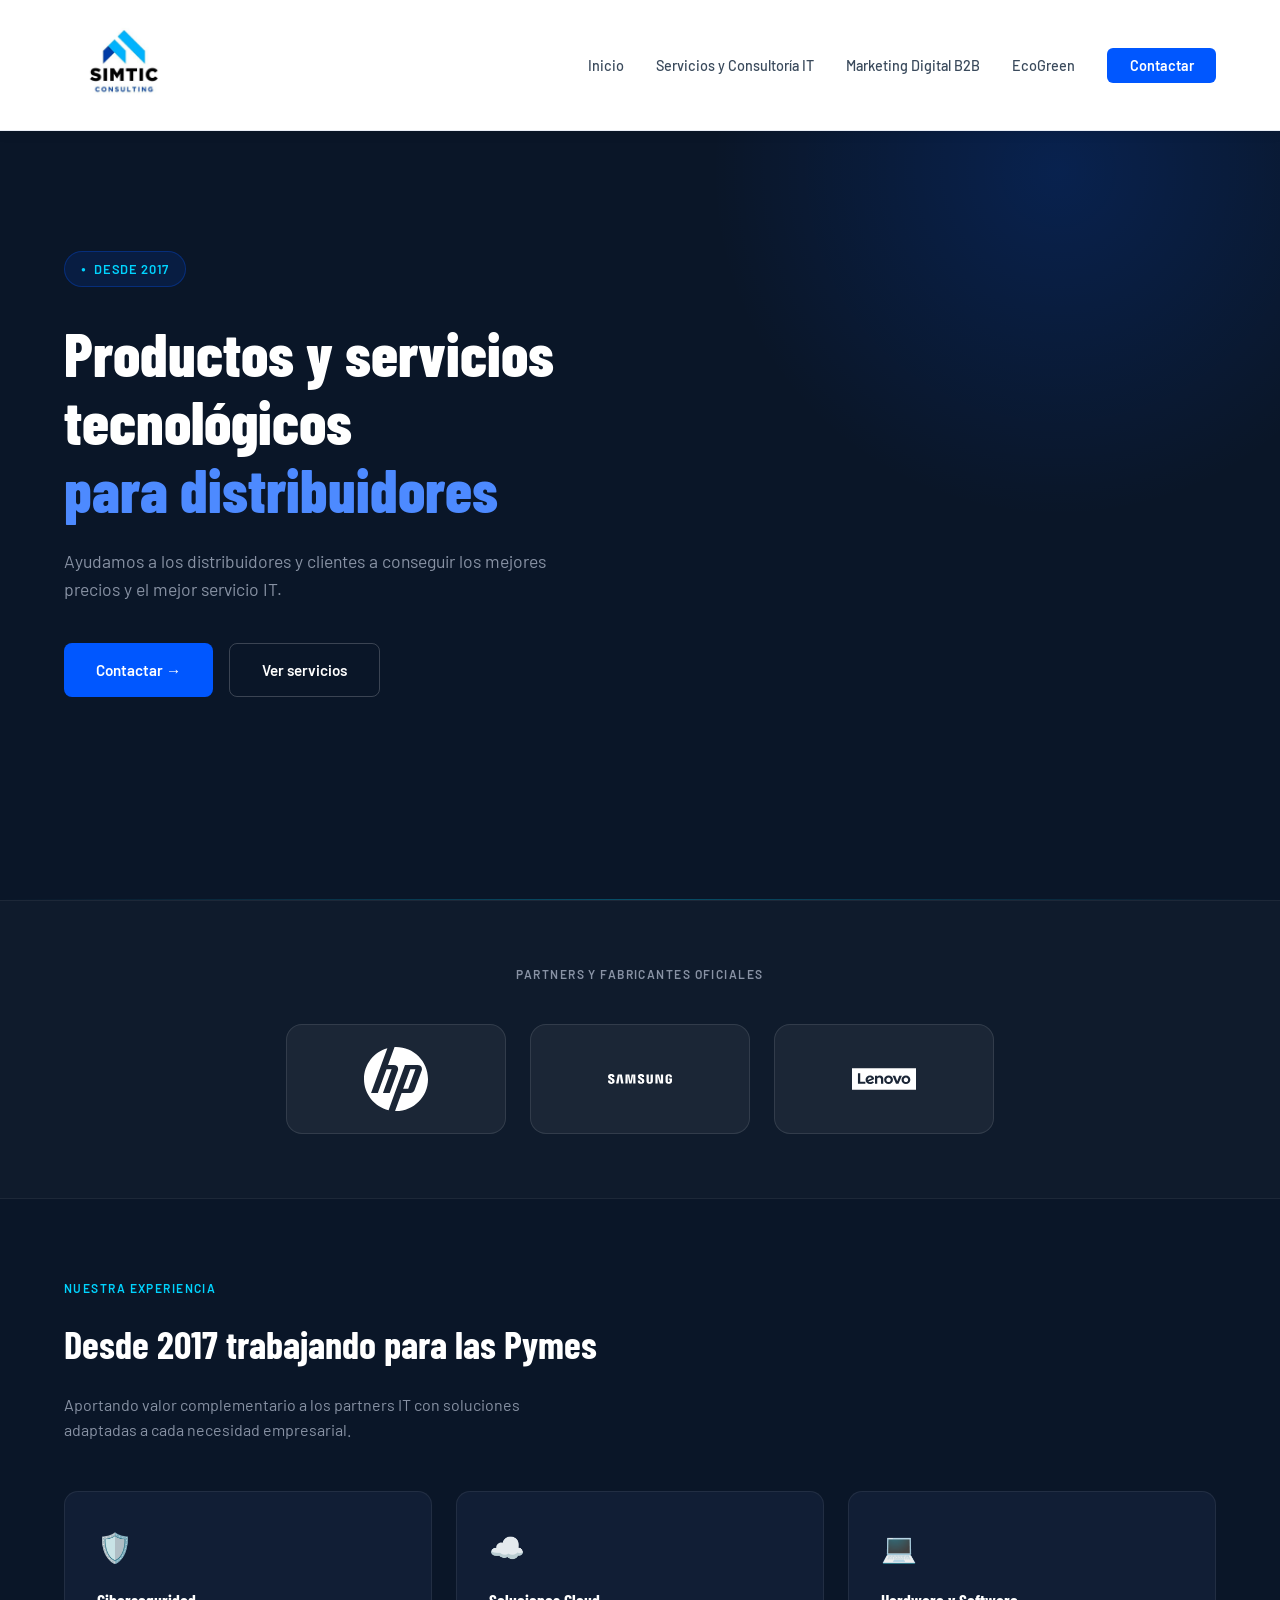
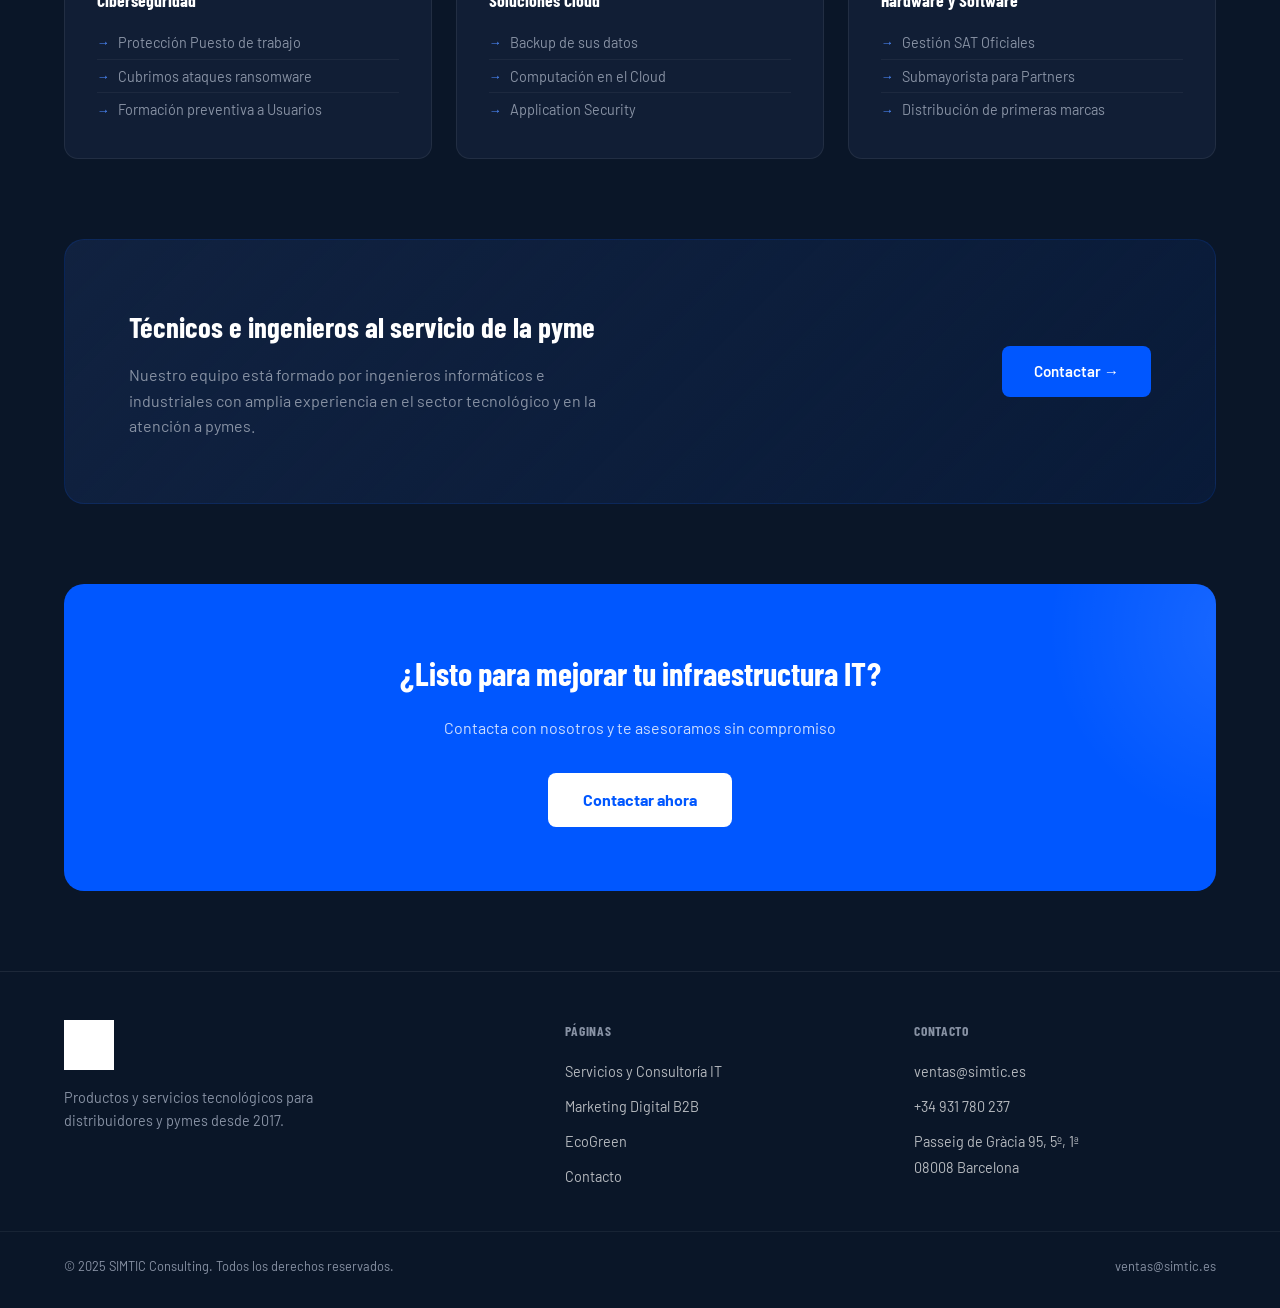
==== index.html @ 50035f43 "Add files via upload" ====
<!DOCTYPE html>
<html lang="es">
<head>
  <meta charset="UTF-8" />
  <meta name="viewport" content="width=device-width, initial-scale=1.0" />
  <title>SIMTIC Consulting – Productos y servicios tecnológicos para distribuidores</title>
  <meta name="description" content="SIMTIC Consulting, tu socio IT desde 2017. Distribución de hardware, ciberseguridad, cloud y consultoría tecnológica para pymes y distribuidores." />
  <link rel="icon" href="/images/logo.png" />
  <link href="https://fonts.googleapis.com/css2?family=Barlow+Condensed:wght@400;500;600;700;800&family=Barlow:wght@300;400;500&display=swap" rel="stylesheet" />
  <style>
    *, *::before, *::after { box-sizing: border-box; margin: 0; padding: 0; }
    :root {
      --navy: #0a1628;
      --navy-mid: #112240;
      --blue: #0057ff;
      --blue-light: #4d8aff;
      --accent: #00d4ff;
      --white: #ffffff;
      --gray: #8892a4;
      --card-bg: #111e35;
    }
    html { scroll-behavior: smooth; }
    body { font-family: 'Barlow', sans-serif; background: var(--navy); color: var(--white); line-height: 1.6; overflow-x: hidden; }

    /* NAV */
    nav {
      position: fixed; top: 0; left: 0; right: 0; z-index: 100;
      display: flex; align-items: center; justify-content: space-between;
      padding: 0.3rem 5%;
      background: #ffffff;
      border-bottom: 1px solid #e8edf5;
      box-shadow: 0 2px 12px rgba(0,0,0,0.08);
    }
    .nav-logo { text-decoration: none; display: flex; align-items: center; gap: 0.6rem; }
    .nav-logo img { height: 42px; display: block; }
    .nav-links { display: flex; gap: 2rem; list-style: none; align-items: center; }
    .nav-links a { color: #3a4a5c; text-decoration: none; font-size: 0.9rem; font-weight: 500; transition: color 0.2s; }
    .nav-links a:hover { color: var(--blue); }
    .nav-cta { background: var(--blue); color: #ffffff !important; padding: 0.55rem 1.4rem; border-radius: 6px; font-weight: 600 !important; transition: background 0.2s !important; }
    .nav-cta:hover { background: var(--blue-light) !important; color: #ffffff !important; }

    /* HERO */
    .hero { min-height: 100vh; display: flex; align-items: center; padding: 8rem 5% 5rem; position: relative; overflow: hidden; }
    .hero::before { content: ''; position: absolute; top: -20%; right: -10%; width: 700px; height: 700px; background: radial-gradient(circle, rgba(0,87,255,0.18) 0%, transparent 70%); pointer-events: none; }
    .hero::after { content: ''; position: absolute; bottom: 0; left: 0; right: 0; height: 1px; background: linear-gradient(90deg, transparent, rgba(0,212,255,0.3), transparent); }
    .hero-content { max-width: 700px; position: relative; z-index: 1; }
    .hero-badge { display: inline-flex; align-items: center; gap: 0.5rem; background: rgba(0,87,255,0.12); border: 1px solid rgba(0,87,255,0.3); color: var(--accent); padding: 0.4rem 1rem; border-radius: 100px; font-size: 0.8rem; font-weight: 600; letter-spacing: 0.05em; text-transform: uppercase; margin-bottom: 2rem; animation: fadeUp 0.6s ease both; }
    .hero-badge::before { content: '●'; font-size: 0.5rem; animation: pulse 2s infinite; }
    @keyframes pulse { 0%,100%{opacity:1} 50%{opacity:0.3} }
    .hero h1 { font-family: 'Barlow Condensed', sans-serif; font-size: clamp(2.4rem, 5vw, 3.8rem); font-weight: 800; line-height: 1.12; margin-bottom: 1.5rem; animation: fadeUp 0.6s 0.1s ease both; }
    .hero h1 span { color: var(--blue-light); }
    .hero p { font-size: 1.1rem; color: var(--gray); max-width: 520px; margin-bottom: 2.5rem; animation: fadeUp 0.6s 0.2s ease both; }
    .hero-buttons { display: flex; gap: 1rem; flex-wrap: wrap; animation: fadeUp 0.6s 0.3s ease both; }
    .btn-primary { background: var(--blue); color: var(--white); padding: 0.85rem 2rem; border-radius: 8px; text-decoration: none; font-weight: 600; font-size: 0.95rem; transition: background 0.2s, transform 0.2s; display: inline-flex; align-items: center; gap: 0.5rem; }
    .btn-primary:hover { background: var(--blue-light); transform: translateY(-2px); }
    .btn-secondary { background: transparent; color: var(--white); padding: 0.85rem 2rem; border-radius: 8px; text-decoration: none; font-weight: 600; font-size: 0.95rem; border: 1px solid rgba(255,255,255,0.2); transition: border-color 0.2s, transform 0.2s; display: inline-flex; align-items: center; gap: 0.5rem; }
    .btn-secondary:hover { border-color: var(--blue-light); transform: translateY(-2px); }
    @keyframes fadeUp { from { opacity: 0; transform: translateY(20px); } to { opacity: 1; transform: translateY(0); } }

    /* MARCAS */
    .brands { padding: 4rem 5%; border-top: 1px solid rgba(255,255,255,0.06); border-bottom: 1px solid rgba(255,255,255,0.06); background: rgba(255,255,255,0.02); }
    .brands-label { text-align: center; font-size: 0.75rem; font-weight: 600; letter-spacing: 0.12em; text-transform: uppercase; color: var(--gray); margin-bottom: 2.5rem; }
    .brands-grid { display: flex; align-items: center; justify-content: center; flex-wrap: wrap; gap: 1.5rem; }
    .brand-item { display: flex; align-items: center; justify-content: center; padding: 2rem 3rem; background: rgba(255,255,255,0.05); border: 1px solid rgba(255,255,255,0.1); border-radius: 16px; min-width: 220px; height: 110px; transition: border-color 0.3s, background 0.3s, transform 0.3s; }
    .brand-item:hover { border-color: rgba(0,87,255,0.5); background: rgba(0,87,255,0.08); transform: translateY(-3px); }

    /* SERVICIOS */
    .section { padding: 5rem 5%; }
    .section-label { font-size: 0.75rem; font-weight: 600; letter-spacing: 0.12em; text-transform: uppercase; color: var(--accent); margin-bottom: 1rem; }
    .section-title { font-family: 'Barlow Condensed', sans-serif; font-size: clamp(1.8rem, 3vw, 2.6rem); font-weight: 700; margin-bottom: 1rem; }
    .section-subtitle { color: var(--gray); max-width: 520px; margin-bottom: 3rem; font-size: 1rem; }
    .services-grid { display: grid; grid-template-columns: repeat(auto-fit, minmax(260px, 1fr)); gap: 1.5rem; }
    .service-card { background: var(--card-bg); border: 1px solid rgba(255,255,255,0.07); border-radius: 14px; padding: 2rem; transition: border-color 0.3s, transform 0.3s; }
    .service-card:hover { border-color: rgba(0,87,255,0.4); transform: translateY(-4px); }
    .service-icon { font-size: 1.8rem; margin-bottom: 1rem; }
    .service-card h3 { font-family: 'Barlow Condensed', sans-serif; font-size: 1.1rem; font-weight: 700; margin-bottom: 0.75rem; }
    .service-card ul { list-style: none; }
    .service-card ul li { color: var(--gray); font-size: 0.9rem; padding: 0.3rem 0; border-bottom: 1px solid rgba(255,255,255,0.05); display: flex; align-items: center; gap: 0.5rem; }
    .service-card ul li::before { content: '→'; color: var(--blue-light); font-size: 0.8rem; }
    .service-card ul li:last-child { border-bottom: none; }

    /* MID CTA */
    .mid-cta { background: linear-gradient(135deg, var(--navy-mid) 0%, rgba(0,87,255,0.08) 100%); border: 1px solid rgba(0,87,255,0.15); border-radius: 20px; padding: 4rem; display: flex; align-items: center; justify-content: space-between; gap: 2rem; flex-wrap: wrap; margin: 0 5%; }
    .mid-cta-text h2 { font-family: 'Barlow Condensed', sans-serif; font-size: 1.8rem; font-weight: 700; margin-bottom: 0.75rem; }
    .mid-cta-text p { color: var(--gray); max-width: 480px; }

    /* CTA FINAL */
    .cta-section { margin: 5rem 5%; padding: 4rem; background: var(--blue); border-radius: 20px; text-align: center; position: relative; overflow: hidden; }
    .cta-section::before { content: ''; position: absolute; top: -50%; right: -20%; width: 400px; height: 400px; background: radial-gradient(circle, rgba(255,255,255,0.1) 0%, transparent 70%); }
    .cta-section h2 { font-family: 'Barlow Condensed', sans-serif; font-size: 2rem; font-weight: 700; margin-bottom: 1rem; position: relative; }
    .cta-section p { color: rgba(255,255,255,0.8); margin-bottom: 2rem; position: relative; }
    .btn-white { background: var(--white); color: var(--blue); padding: 0.9rem 2.2rem; border-radius: 8px; text-decoration: none; font-weight: 700; font-size: 1rem; display: inline-block; transition: transform 0.2s; position: relative; }
    .btn-white:hover { transform: translateY(-2px); }

    /* FOOTER */
    footer { padding: 3rem 5% 2rem; border-top: 1px solid rgba(255,255,255,0.08); display: grid; grid-template-columns: 1.5fr 1fr 1fr; gap: 3rem; }
    .footer-brand-name { font-family: 'Barlow Condensed', sans-serif; font-weight: 800; font-size: 1.4rem; color: var(--white); letter-spacing: 0.05em; margin-bottom: 0.75rem; }
    .footer-brand-name span { color: var(--blue-light); }
    .footer-brand p { color: var(--gray); font-size: 0.9rem; max-width: 280px; }
    .footer-col h4 { font-family: 'Barlow Condensed', sans-serif; font-size: 0.85rem; font-weight: 700; letter-spacing: 0.05em; text-transform: uppercase; color: var(--gray); margin-bottom: 1rem; }
    .footer-col ul { list-style: none; }
    .footer-col ul li { margin-bottom: 0.6rem; }
    .footer-col ul li a { color: rgba(255,255,255,0.7); text-decoration: none; font-size: 0.9rem; transition: color 0.2s; }
    .footer-col ul li a:hover { color: var(--white); }
    .footer-bottom { padding: 1.5rem 5% 2rem; display: flex; justify-content: space-between; align-items: center; border-top: 1px solid rgba(255,255,255,0.06); color: var(--gray); font-size: 0.8rem; flex-wrap: wrap; gap: 0.5rem; }

    @media (max-width: 768px) {
      .nav-links { display: none; }
      footer { grid-template-columns: 1fr; }
      .mid-cta { padding: 2.5rem; }
      .cta-section { padding: 2.5rem 1.5rem; }
      .brands-grid { gap: 1rem; }
      .brand-item { min-width: 130px; padding: 1rem 1.5rem; }
    }
  </style>
</head>
<body>

<!-- NAV -->
<nav>
  <a href="/" class="nav-logo">
    <img src="[data-uri]" alt="SIMTIC Consulting" style="height:120px;display:block;"/>

  </a>
  <ul class="nav-links">
    <li><a href="/">Inicio</a></li>
    <li><a href="/servicios">Servicios y Consultoría IT</a></li>
    <li><a href="/marketing-digital">Marketing Digital B2B</a></li>
    <li><a href="/ecogreen">EcoGreen</a></li>
    <li><a href="/contacto" class="nav-cta">Contactar</a></li>
  </ul>
</nav>

<!-- HERO -->
<section class="hero">
  <div class="hero-content">
    <span class="hero-badge">Desde 2017</span>
    <h1>Productos y servicios tecnológicos<br/><span>para distribuidores</span></h1>
    <p>Ayudamos a los distribuidores y clientes a conseguir los mejores precios y el mejor servicio IT.</p>
    <div class="hero-buttons">
      <a href="/contacto" class="btn-primary">Contactar →</a>
      <a href="/servicios" class="btn-secondary">Ver servicios</a>
    </div>
  </div>
</section>

<!-- MARCAS FABRICANTES -->
<section class="brands">
  <p class="brands-label">Partners y fabricantes oficiales</p>
  <div class="brands-grid">

    <!-- HP -->
    <div class="brand-item">
      <svg style="height:64px;width:auto;display:block;" fill="white" role="img" viewBox="0 0 24 24" xmlns="http://www.w3.org/2000/svg"><title>HP</title><path d="M12.0069 24h-.3572l2.459-6.7453h3.3796c.5907 0 1.2364-.4533 1.4424-1.0166l2.6652-7.3085c.4396-1.1952-.2473-2.1706-1.525-2.1706h-4.6983l-3.929 10.798-2.2255 6.127C3.929 22.434 0 17.6806 0 12.007 0 6.498 3.7092 1.8546 8.7647.4396L6.4705 6.759 2.6514 17.2547h2.5415L8.4488 8.339h1.9095l-3.2558 8.9158H9.644l3.0223-8.3251c.4396-1.1952-.2473-2.1706-1.525-2.1706h-2.143l2.459-6.7453C11.636 0 11.8145 0 11.9931 0 18.6285 0 24 5.3715 24 12.007c.0137 6.6216-5.3578 11.993-11.9931 11.993zM19.2742 8.325h-1.9096l-2.6789 7.336h1.9096l2.6789-7.336z"/></svg>
    </div>

    <!-- Samsung -->
    <div class="brand-item">
      <svg style="height:64px;width:auto;display:block;" fill="white" role="img" viewBox="0 0 24 24" xmlns="http://www.w3.org/2000/svg"><title>Samsung</title><path d="M19.8166 10.2808l.0459 2.6934h-.023l-.7793-2.6934h-1.2837v3.3925h.8481l-.0458-2.785h.023l.8366 2.785h1.2264v-3.3925zm-16.149 0l-.6418 3.427h.9284l.4699-3.1175h.0229l.4585 3.1174h.9169l-.6304-3.4269zm5.1805 0l-.424 2.6132h-.023l-.424-2.6132H6.5788l-.0688 3.427h.8596l.023-3.0832h.0114l.573 3.0831h.8711l.5731-3.083h.023l.0228 3.083h.8596l-.0802-3.4269zm-7.2664 2.4527c.0343.0802.0229.1949.0114.2522-.0229.1146-.1031.2292-.3324.2292-.2177 0-.3438-.126-.3438-.3095v-.3323H0v.2636c0 .7679.6074.9971 1.2493.9971.6189 0 1.1346-.2178 1.2149-.7794.0458-.298.0114-.4928 0-.5616-.1605-.722-1.467-.9283-1.5588-1.3295-.0114-.0688-.0114-.1375 0-.1834.023-.1146.1032-.2292.3095-.2292.2063 0 .321.126.321.3095v.2063h.8595v-.2407c0-.745-.6762-.8596-1.1576-.8596-.6074 0-1.1117.2063-1.2034.7564-.023.149-.0344.2866.0114.4585.1376.7106 1.364.9169 1.5358 1.3524m11.152 0c.0343.0803.0228.1834.0114.2522-.023.1146-.1032.2292-.3324.2292-.2178 0-.3438-.126-.3438-.3095v-.3323h-.917v.2636c0 .7564.596.9857 1.2379.9857.6189 0 1.1232-.2063 1.2034-.7794.0459-.298.0115-.4814 0-.5616-.1375-.7106-1.4327-.9284-1.5243-1.318-.0115-.0688-.0115-.1376 0-.1835.0229-.1146.1031-.2292.3094-.2292.1948 0 .321.126.321.3095v.2063h.848v-.2407c0-.745-.6647-.8596-1.146-.8596-.6075 0-1.1004.1948-1.192.7564-.023.149-.023.2866.0114.4585.1376.7106 1.341.9054 1.513 1.3524m2.8882.4585c.2407 0 .3094-.1605.3323-.2522.0115-.0343.0115-.0917.0115-.126v-2.533h.871v2.4642c0 .0688 0 .1948-.0114.2292-.0573.6419-.5616.8482-1.192.8482-.6303 0-1.1346-.2063-1.192-.8482 0-.0344-.0114-.1604-.0114-.2292v-2.4642h.871v2.533c0 .0458 0 .0916.0115.126 0 .0917.0688.2522.3095.2522m7.1518-.0344c.2522 0 .3324-.1605.3553-.2522.0115-.0343.0115-.0917.0115-.126v-.4929h-.3553v-.5043H24v.917c0 .0687 0 .1145-.0115.2292-.0573.6303-.596.8481-1.2034.8481-.6075 0-1.1461-.2178-1.2034-.8481-.0115-.1147-.0115-.1605-.0115-.2293v-1.444c0-.0574.0115-.172.0115-.2293.0802-.6419.596-.8482 1.2034-.8482s1.1347.2063 1.2034.8482c.0115.1031.0115.2292.0115.2292v.1146h-.8596v-.1948s0-.0803-.0115-.1261c-.0114-.0802-.0802-.2521-.3438-.2521-.2521 0-.321.1604-.3438.2521-.0115.0458-.0115.1032-.0115.1605v1.5702c0 .0458 0 .0916.0115.126 0 .0917.0917.2522.3323.2522"/></svg>
    </div>

    <!-- Lenovo -->
    <div class="brand-item">
      <svg style="height:64px;width:auto;display:block;" fill="white" role="img" viewBox="0 0 24 24" xmlns="http://www.w3.org/2000/svg"><title>Lenovo</title><path d="M21.044 12.288c0 .5-.343.867-.815.867-.464 0-.827-.38-.827-.867 0-.51.343-.868.815-.868.464 0 .827.381.827.868zm-14.305-.92a.787.787 0 0 0-.651.307.991.991 0 0 0-.172.738l1.479-.614a.708.708 0 0 0-.656-.43zm6.963.052c-.472 0-.816.358-.816.868 0 .486.364.867.828.867.472 0 .815-.368.815-.867 0-.487-.363-.868-.827-.868zM24 7.997v8.006H0V7.997h24zM5.01 13.05H3.088V9.825H2.23v4.003h2.78v-.777zm1.137-.094l2.163-.897a1.667 1.667 0 0 0-.37-.86c-.284-.33-.704-.505-1.216-.505-.931 0-1.633.686-1.633 1.593 0 .93.704 1.593 1.726 1.593.572 0 1.158-.272 1.432-.589l-.535-.411c-.357.264-.56.326-.885.326-.292 0-.52-.09-.682-.25zm5.57-1.039c0-.709-.507-1.223-1.252-1.223a1.28 1.28 0 0 0-1.005.494v-.442h-.846v3.081h.846v-1.753c0-.316.245-.651.698-.651.35 0 .712.243.712.651v1.753h.847v-1.91zm3.647.37c0-.904-.725-1.593-1.65-1.593-.933 0-1.663.7-1.663 1.593 0 .903.726 1.592 1.651 1.592.932 0 1.662-.7 1.662-1.592zm2.066 1.54l1.268-3.081h-.967l-.765 2.099-.765-2.1h-.966l1.268 3.081h.927zm4.449-1.54c0-.904-.725-1.593-1.65-1.593-.932 0-1.662.7-1.662 1.593 0 .903.725 1.592 1.65 1.592.932 0 1.662-.7 1.662-1.592z"/></svg>
    </div>

  </div>
</section>

<!-- SERVICIOS -->
<section class="section">
  <p class="section-label">Nuestra Experiencia</p>
  <h2 class="section-title">Desde 2017 trabajando para las Pymes</h2>
  <p class="section-subtitle">Aportando valor complementario a los partners IT con soluciones adaptadas a cada necesidad empresarial.</p>
  <div class="services-grid">
    <div class="service-card">
      <div class="service-icon">🛡️</div>
      <h3>Ciberseguridad</h3>
      <ul>
        <li>Protección Puesto de trabajo</li>
        <li>Cubrimos ataques ransomware</li>
        <li>Formación preventiva a Usuarios</li>
      </ul>
    </div>
    <div class="service-card">
      <div class="service-icon">☁️</div>
      <h3>Soluciones Cloud</h3>
      <ul>
        <li>Backup de sus datos</li>
        <li>Computación en el Cloud</li>
        <li>Application Security</li>
      </ul>
    </div>
    <div class="service-card">
      <div class="service-icon">💻</div>
      <h3>Hardware y Software</h3>
      <ul>
        <li>Gestión SAT Oficiales</li>
        <li>Submayorista para Partners</li>
        <li>Distribución de primeras marcas</li>
      </ul>
    </div>
  </div>
</section>

<!-- MID CTA -->
<div class="mid-cta">
  <div class="mid-cta-text">
    <h2>Técnicos e ingenieros al servicio de la pyme</h2>
    <p>Nuestro equipo está formado por ingenieros informáticos e industriales con amplia experiencia en el sector tecnológico y en la atención a pymes.</p>
  </div>
  <a href="/contacto" class="btn-primary">Contactar →</a>
</div>

<!-- CTA FINAL -->
<div class="cta-section">
  <h2>¿Listo para mejorar tu infraestructura IT?</h2>
  <p>Contacta con nosotros y te asesoramos sin compromiso</p>
  <a href="/contacto" class="btn-white">Contactar ahora</a>
</div>

<!-- FOOTER -->
<footer>
  <div class="footer-brand">
    <img src="[data-uri]" alt="SIMTIC" style="height:50px;margin-bottom:1rem;display:block;filter:brightness(0) invert(1);"/>
    <p>Productos y servicios tecnológicos para distribuidores y pymes desde 2017.</p>
  </div>
  <div class="footer-col">
    <h4>Páginas</h4>
    <ul>
      <li><a href="/servicios">Servicios y Consultoría IT</a></li>
      <li><a href="/marketing-digital">Marketing Digital B2B</a></li>
      <li><a href="/ecogreen">EcoGreen</a></li>
      <li><a href="/contacto">Contacto</a></li>
    </ul>
  </div>
  <div class="footer-col">
    <h4>Contacto</h4>
    <ul>
      <li><a href="mailto:ventas@simtic.es">ventas@simtic.es</a></li>
      <li><a href="tel:+34931780237">+34 931 780 237</a></li>
      <li><a href="#">Passeig de Gràcia 95, 5º, 1ª<br/>08008 Barcelona</a></li>
    </ul>
  </div>
</footer>
<div class="footer-bottom">
  <span>© 2025 SIMTIC Consulting. Todos los derechos reservados.</span>
  <span>ventas@simtic.es</span>
</div>

</body>
</html>
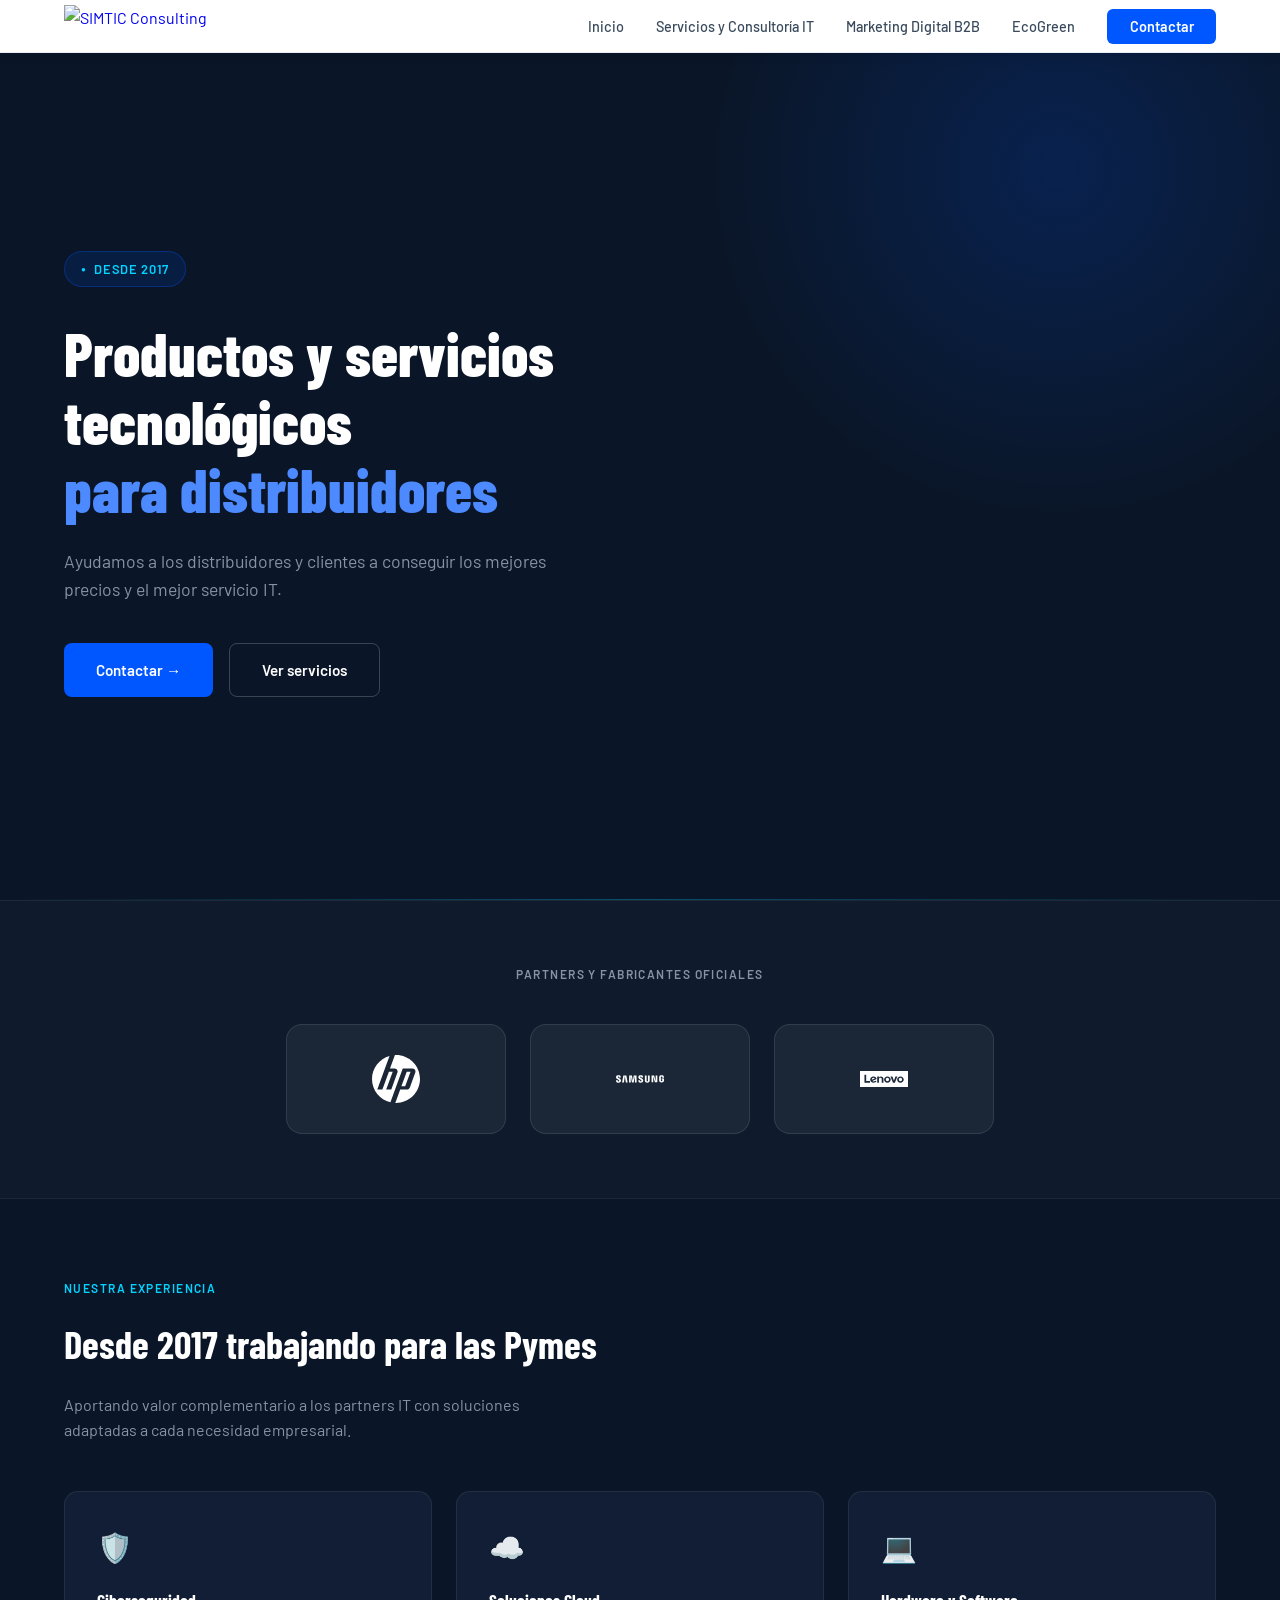
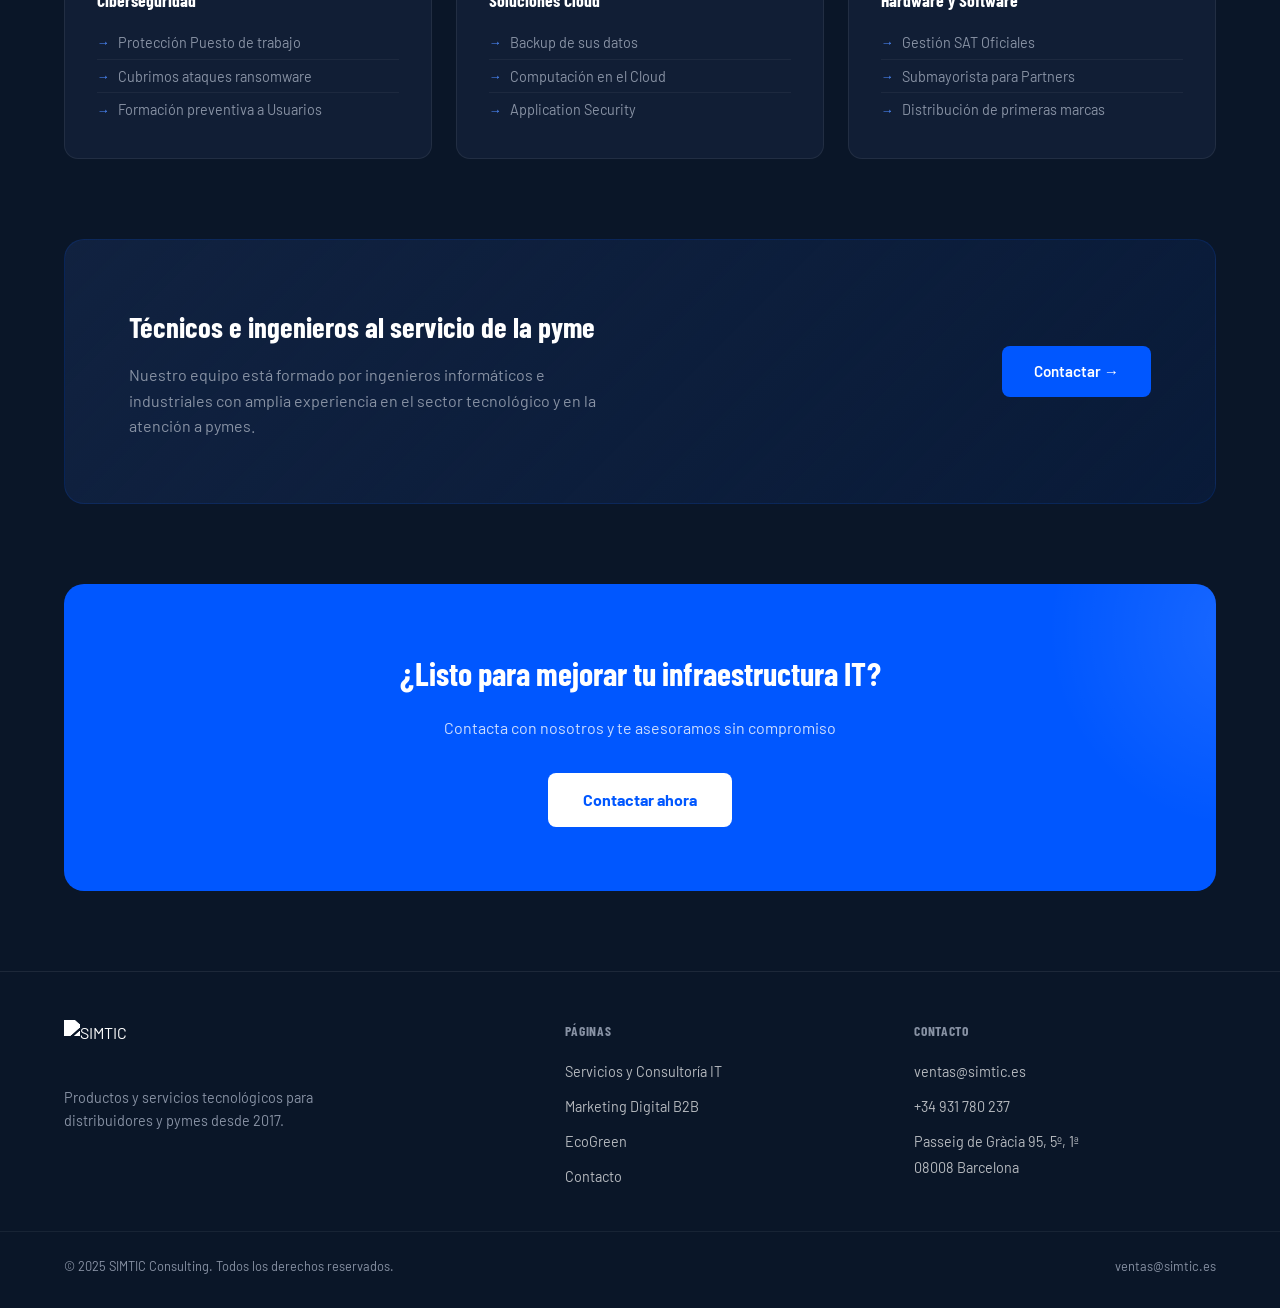
==== commit 5e3da5e5: "Actualizar index.html" ====
--- a/index.html
+++ b/index.html
@@ -22,7 +22,9 @@
     html { scroll-behavior: smooth; }
     body { font-family: 'Barlow', sans-serif; background: var(--navy); color: var(--white); line-height: 1.6; overflow-x: hidden; }
 
-    /* NAV */
+    /* ============================================
+       NAV
+       ============================================ */
     nav {
       position: fixed; top: 0; left: 0; right: 0; z-index: 100;
       display: flex; align-items: center; justify-content: space-between;
@@ -39,7 +41,33 @@
     .nav-cta { background: var(--blue); color: #ffffff !important; padding: 0.55rem 1.4rem; border-radius: 6px; font-weight: 600 !important; transition: background 0.2s !important; }
     .nav-cta:hover { background: var(--blue-light) !important; color: #ffffff !important; }
 
-    /* HERO */
+    /* ============================================
+       HAMBURGER BUTTON
+       ============================================ */
+    .nav-toggle {
+      display: none;
+      flex-direction: column;
+      gap: 5px;
+      background: none;
+      border: none;
+      cursor: pointer;
+      padding: 0.5rem;
+      z-index: 200;
+    }
+    .nav-toggle span {
+      display: block;
+      width: 25px;
+      height: 2px;
+      background: #3a4a5c;
+      transition: all 0.3s;
+    }
+    .nav-toggle.active span:nth-child(1) { transform: translateY(7px) rotate(45deg); }
+    .nav-toggle.active span:nth-child(2) { opacity: 0; }
+    .nav-toggle.active span:nth-child(3) { transform: translateY(-7px) rotate(-45deg); }
+
+    /* ============================================
+       HERO
+       ============================================ */
     .hero { min-height: 100vh; display: flex; align-items: center; padding: 8rem 5% 5rem; position: relative; overflow: hidden; }
     .hero::before { content: ''; position: absolute; top: -20%; right: -10%; width: 700px; height: 700px; background: radial-gradient(circle, rgba(0,87,255,0.18) 0%, transparent 70%); pointer-events: none; }
     .hero::after { content: ''; position: absolute; bottom: 0; left: 0; right: 0; height: 1px; background: linear-gradient(90deg, transparent, rgba(0,212,255,0.3), transparent); }
@@ -57,14 +85,18 @@
     .btn-secondary:hover { border-color: var(--blue-light); transform: translateY(-2px); }
     @keyframes fadeUp { from { opacity: 0; transform: translateY(20px); } to { opacity: 1; transform: translateY(0); } }
 
-    /* MARCAS */
+    /* ============================================
+       MARCAS
+       ============================================ */
     .brands { padding: 4rem 5%; border-top: 1px solid rgba(255,255,255,0.06); border-bottom: 1px solid rgba(255,255,255,0.06); background: rgba(255,255,255,0.02); }
     .brands-label { text-align: center; font-size: 0.75rem; font-weight: 600; letter-spacing: 0.12em; text-transform: uppercase; color: var(--gray); margin-bottom: 2.5rem; }
     .brands-grid { display: flex; align-items: center; justify-content: center; flex-wrap: wrap; gap: 1.5rem; }
     .brand-item { display: flex; align-items: center; justify-content: center; padding: 2rem 3rem; background: rgba(255,255,255,0.05); border: 1px solid rgba(255,255,255,0.1); border-radius: 16px; min-width: 220px; height: 110px; transition: border-color 0.3s, background 0.3s, transform 0.3s; }
     .brand-item:hover { border-color: rgba(0,87,255,0.5); background: rgba(0,87,255,0.08); transform: translateY(-3px); }
 
-    /* SERVICIOS */
+    /* ============================================
+       SERVICIOS
+       ============================================ */
     .section { padding: 5rem 5%; }
     .section-label { font-size: 0.75rem; font-weight: 600; letter-spacing: 0.12em; text-transform: uppercase; color: var(--accent); margin-bottom: 1rem; }
     .section-title { font-family: 'Barlow Condensed', sans-serif; font-size: clamp(1.8rem, 3vw, 2.6rem); font-weight: 700; margin-bottom: 1rem; }
@@ -79,12 +111,16 @@
     .service-card ul li::before { content: '→'; color: var(--blue-light); font-size: 0.8rem; }
     .service-card ul li:last-child { border-bottom: none; }
 
-    /* MID CTA */
+    /* ============================================
+       MID CTA
+       ============================================ */
     .mid-cta { background: linear-gradient(135deg, var(--navy-mid) 0%, rgba(0,87,255,0.08) 100%); border: 1px solid rgba(0,87,255,0.15); border-radius: 20px; padding: 4rem; display: flex; align-items: center; justify-content: space-between; gap: 2rem; flex-wrap: wrap; margin: 0 5%; }
     .mid-cta-text h2 { font-family: 'Barlow Condensed', sans-serif; font-size: 1.8rem; font-weight: 700; margin-bottom: 0.75rem; }
     .mid-cta-text p { color: var(--gray); max-width: 480px; }
 
-    /* CTA FINAL */
+    /* ============================================
+       CTA FINAL
+       ============================================ */
     .cta-section { margin: 5rem 5%; padding: 4rem; background: var(--blue); border-radius: 20px; text-align: center; position: relative; overflow: hidden; }
     .cta-section::before { content: ''; position: absolute; top: -50%; right: -20%; width: 400px; height: 400px; background: radial-gradient(circle, rgba(255,255,255,0.1) 0%, transparent 70%); }
     .cta-section h2 { font-family: 'Barlow Condensed', sans-serif; font-size: 2rem; font-weight: 700; margin-bottom: 1rem; position: relative; }
@@ -92,7 +128,9 @@
     .btn-white { background: var(--white); color: var(--blue); padding: 0.9rem 2.2rem; border-radius: 8px; text-decoration: none; font-weight: 700; font-size: 1rem; display: inline-block; transition: transform 0.2s; position: relative; }
     .btn-white:hover { transform: translateY(-2px); }
 
-    /* FOOTER */
+    /* ============================================
+       FOOTER
+       ============================================ */
     footer { padding: 3rem 5% 2rem; border-top: 1px solid rgba(255,255,255,0.08); display: grid; grid-template-columns: 1.5fr 1fr 1fr; gap: 3rem; }
     .footer-brand-name { font-family: 'Barlow Condensed', sans-serif; font-weight: 800; font-size: 1.4rem; color: var(--white); letter-spacing: 0.05em; margin-bottom: 0.75rem; }
     .footer-brand-name span { color: var(--blue-light); }
@@ -104,13 +142,97 @@
     .footer-col ul li a:hover { color: var(--white); }
     .footer-bottom { padding: 1.5rem 5% 2rem; display: flex; justify-content: space-between; align-items: center; border-top: 1px solid rgba(255,255,255,0.06); color: var(--gray); font-size: 0.8rem; flex-wrap: wrap; gap: 0.5rem; }
 
+    /* ============================================
+       TABLET (≤1024px)
+       ============================================ */
+    @media (max-width: 1024px) {
+      .services-grid { grid-template-columns: repeat(2, 1fr); }
+      footer { grid-template-columns: 1fr 1fr; }
+      .footer-brand { grid-column: 1 / -1; }
+    }
+
+    /* ============================================
+       MÓVIL (≤768px)
+       ============================================ */
     @media (max-width: 768px) {
-      .nav-links { display: none; }
-      footer { grid-template-columns: 1fr; }
-      .mid-cta { padding: 2.5rem; }
-      .cta-section { padding: 2.5rem 1.5rem; }
+
+      /* NAV */
+      .nav-toggle { display: flex; }
+      .nav-links {
+        display: none;
+        position: fixed;
+        top: 0; left: 0; right: 0; bottom: 0;
+        background: #ffffff;
+        flex-direction: column;
+        align-items: center;
+        justify-content: center;
+        gap: 2rem;
+        z-index: 150;
+        list-style: none;
+      }
+      .nav-links.open { display: flex; }
+      .nav-links a { font-size: 1.3rem; color: #3a4a5c; }
+      .nav-logo img { height: 38px; }
+
+      /* HERO */
+      .hero {
+        padding: 7rem 5% 4rem;
+        text-align: center;
+        min-height: auto;
+      }
+      .hero-content { max-width: 100%; }
+      .hero-buttons { justify-content: center; }
+      .hero p { margin-left: auto; margin-right: auto; }
+
+      /* SERVICIOS */
+      .services-grid { grid-template-columns: 1fr; }
+      .section { padding: 3rem 5%; }
+
+      /* BRANDS */
+      .brands { padding: 3rem 5%; }
       .brands-grid { gap: 1rem; }
-      .brand-item { min-width: 130px; padding: 1rem 1.5rem; }
+      .brand-item { min-width: 130px; padding: 1rem 1.5rem; height: auto; }
+
+      /* MID CTA */
+      .mid-cta {
+        flex-direction: column;
+        text-align: center;
+        padding: 2rem 1.5rem;
+        margin: 0 4%;
+      }
+      .mid-cta-text p { max-width: 100%; }
+
+      /* CTA FINAL */
+      .cta-section {
+        padding: 2.5rem 1.5rem;
+        margin: 3rem 4%;
+      }
+
+      /* FOOTER */
+      footer {
+        grid-template-columns: 1fr;
+        gap: 2rem;
+        padding: 2.5rem 5% 1.5rem;
+      }
+      .footer-brand { grid-column: auto; }
+      .footer-brand p { max-width: 100%; }
+      .footer-bottom {
+        flex-direction: column;
+        text-align: center;
+        gap: 0.5rem;
+        padding: 1.5rem 5%;
+      }
+    }
+
+    /* ============================================
+       MUY PEQUEÑO (≤380px)
+       ============================================ */
+    @media (max-width: 380px) {
+      .btn-primary, .btn-secondary {
+        width: 100%;
+        justify-content: center;
+      }
+      .brand-item { min-width: 100px; padding: 0.8rem 1rem; }
     }
   </style>
 </head>
@@ -119,15 +241,22 @@
 <!-- NAV -->
 <nav>
   <a href="/" class="nav-logo">
-    <img src="[data-uri]" alt="SIMTIC Consulting" style="height:120px;display:block;"/>
-
+    <img src="/images/logo.png" alt="SIMTIC Consulting" style="height:42px;display:block;"/>
   </a>
+
+  <!-- Botón hamburguesa (solo visible en móvil) -->
+  <button class="nav-toggle" aria-label="Abrir menú" onclick="this.classList.toggle('active'); document.querySelector('.nav-links').classList.toggle('open')">
+    <span></span>
+    <span></span>
+    <span></span>
+  </button>
+
   <ul class="nav-links">
-    <li><a href="/">Inicio</a></li>
-    <li><a href="/servicios">Servicios y Consultoría IT</a></li>
-    <li><a href="/marketing-digital">Marketing Digital B2B</a></li>
-    <li><a href="/ecogreen">EcoGreen</a></li>
-    <li><a href="/contacto" class="nav-cta">Contactar</a></li>
+    <li><a href="/" onclick="document.querySelector('.nav-links').classList.remove('open'); document.querySelector('.nav-toggle').classList.remove('active')">Inicio</a></li>
+    <li><a href="/servicios" onclick="document.querySelector('.nav-links').classList.remove('open'); document.querySelector('.nav-toggle').classList.remove('active')">Servicios y Consultoría IT</a></li>
+    <li><a href="/marketing-digital" onclick="document.querySelector('.nav-links').classList.remove('open'); document.querySelector('.nav-toggle').classList.remove('active')">Marketing Digital B2B</a></li>
+    <li><a href="/ecogreen" onclick="document.querySelector('.nav-links').classList.remove('open'); document.querySelector('.nav-toggle').classList.remove('active')">EcoGreen</a></li>
+    <li><a href="/contacto" class="nav-cta" onclick="document.querySelector('.nav-links').classList.remove('open'); document.querySelector('.nav-toggle').classList.remove('active')">Contactar</a></li>
   </ul>
 </nav>
 
@@ -151,17 +280,17 @@
 
     <!-- HP -->
     <div class="brand-item">
-      <svg style="height:64px;width:auto;display:block;" fill="white" role="img" viewBox="0 0 24 24" xmlns="http://www.w3.org/2000/svg"><title>HP</title><path d="M12.0069 24h-.3572l2.459-6.7453h3.3796c.5907 0 1.2364-.4533 1.4424-1.0166l2.6652-7.3085c.4396-1.1952-.2473-2.1706-1.525-2.1706h-4.6983l-3.929 10.798-2.2255 6.127C3.929 22.434 0 17.6806 0 12.007 0 6.498 3.7092 1.8546 8.7647.4396L6.4705 6.759 2.6514 17.2547h2.5415L8.4488 8.339h1.9095l-3.2558 8.9158H9.644l3.0223-8.3251c.4396-1.1952-.2473-2.1706-1.525-2.1706h-2.143l2.459-6.7453C11.636 0 11.8145 0 11.9931 0 18.6285 0 24 5.3715 24 12.007c.0137 6.6216-5.3578 11.993-11.9931 11.993zM19.2742 8.325h-1.9096l-2.6789 7.336h1.9096l2.6789-7.336z"/></svg>
+      <svg style="height:48px;width:auto;display:block;" fill="white" role="img" viewBox="0 0 24 24" xmlns="http://www.w3.org/2000/svg"><title>HP</title><path d="M12.0069 24h-.3572l2.459-6.7453h3.3796c.5907 0 1.2364-.4533 1.4424-1.0166l2.6652-7.3085c.4396-1.1952-.2473-2.1706-1.525-2.1706h-4.6983l-3.929 10.798-2.2255 6.127C3.929 22.434 0 17.6806 0 12.007 0 6.498 3.7092 1.8546 8.7647.4396L6.4705 6.759 2.6514 17.2547h2.5415L8.4488 8.339h1.9095l-3.2558 8.9158H9.644l3.0223-8.3251c.4396-1.1952-.2473-2.1706-1.525-2.1706h-2.143l2.459-6.7453C11.636 0 11.8145 0 11.9931 0 18.6285 0 24 5.3715 24 12.007c.0137 6.6216-5.3578 11.993-11.9931 11.993zM19.2742 8.325h-1.9096l-2.6789 7.336h1.9096l2.6789-7.336z"/></svg>
     </div>
 
     <!-- Samsung -->
     <div class="brand-item">
-      <svg style="height:64px;width:auto;display:block;" fill="white" role="img" viewBox="0 0 24 24" xmlns="http://www.w3.org/2000/svg"><title>Samsung</title><path d="M19.8166 10.2808l.0459 2.6934h-.023l-.7793-2.6934h-1.2837v3.3925h.8481l-.0458-2.785h.023l.8366 2.785h1.2264v-3.3925zm-16.149 0l-.6418 3.427h.9284l.4699-3.1175h.0229l.4585 3.1174h.9169l-.6304-3.4269zm5.1805 0l-.424 2.6132h-.023l-.424-2.6132H6.5788l-.0688 3.427h.8596l.023-3.0832h.0114l.573 3.0831h.8711l.5731-3.083h.023l.0228 3.083h.8596l-.0802-3.4269zm-7.2664 2.4527c.0343.0802.0229.1949.0114.2522-.0229.1146-.1031.2292-.3324.2292-.2177 0-.3438-.126-.3438-.3095v-.3323H0v.2636c0 .7679.6074.9971 1.2493.9971.6189 0 1.1346-.2178 1.2149-.7794.0458-.298.0114-.4928 0-.5616-.1605-.722-1.467-.9283-1.5588-1.3295-.0114-.0688-.0114-.1375 0-.1834.023-.1146.1032-.2292.3095-.2292.2063 0 .321.126.321.3095v.2063h.8595v-.2407c0-.745-.6762-.8596-1.1576-.8596-.6074 0-1.1117.2063-1.2034.7564-.023.149-.0344.2866.0114.4585.1376.7106 1.364.9169 1.5358 1.3524m11.152 0c.0343.0803.0228.1834.0114.2522-.023.1146-.1032.2292-.3324.2292-.2178 0-.3438-.126-.3438-.3095v-.3323h-.917v.2636c0 .7564.596.9857 1.2379.9857.6189 0 1.1232-.2063 1.2034-.7794.0459-.298.0115-.4814 0-.5616-.1375-.7106-1.4327-.9284-1.5243-1.318-.0115-.0688-.0115-.1376 0-.1835.0229-.1146.1031-.2292.3094-.2292.1948 0 .321.126.321.3095v.2063h.848v-.2407c0-.745-.6647-.8596-1.146-.8596-.6075 0-1.1004.1948-1.192.7564-.023.149-.023.2866.0114.4585.1376.7106 1.341.9054 1.513 1.3524m2.8882.4585c.2407 0 .3094-.1605.3323-.2522.0115-.0343.0115-.0917.0115-.126v-2.533h.871v2.4642c0 .0688 0 .1948-.0114.2292-.0573.6419-.5616.8482-1.192.8482-.6303 0-1.1346-.2063-1.192-.8482 0-.0344-.0114-.1604-.0114-.2292v-2.4642h.871v2.533c0 .0458 0 .0916.0115.126 0 .0917.0688.2522.3095.2522m7.1518-.0344c.2522 0 .3324-.1605.3553-.2522.0115-.0343.0115-.0917.0115-.126v-.4929h-.3553v-.5043H24v.917c0 .0687 0 .1145-.0115.2292-.0573.6303-.596.8481-1.2034.8481-.6075 0-1.1461-.2178-1.2034-.8481-.0115-.1147-.0115-.1605-.0115-.2293v-1.444c0-.0574.0115-.172.0115-.2293.0802-.6419.596-.8482 1.2034-.8482s1.1347.2063 1.2034.8482c.0115.1031.0115.2292.0115.2292v.1146h-.8596v-.1948s0-.0803-.0115-.1261c-.0114-.0802-.0802-.2521-.3438-.2521-.2521 0-.321.1604-.3438.2521-.0115.0458-.0115.1032-.0115.1605v1.5702c0 .0458 0 .0916.0115.126 0 .0917.0917.2522.3323.2522"/></svg>
+      <svg style="height:48px;width:auto;display:block;" fill="white" role="img" viewBox="0 0 24 24" xmlns="http://www.w3.org/2000/svg"><title>Samsung</title><path d="M19.8166 10.2808l.0459 2.6934h-.023l-.7793-2.6934h-1.2837v3.3925h.8481l-.0458-2.785h.023l.8366 2.785h1.2264v-3.3925zm-16.149 0l-.6418 3.427h.9284l.4699-3.1175h.0229l.4585 3.1174h.9169l-.6304-3.4269zm5.1805 0l-.424 2.6132h-.023l-.424-2.6132H6.5788l-.0688 3.427h.8596l.023-3.0832h.0114l.573 3.0831h.8711l.5731-3.083h.023l.0228 3.083h.8596l-.0802-3.4269zm-7.2664 2.4527c.0343.0802.0229.1949.0114.2522-.0229.1146-.1031.2292-.3324.2292-.2177 0-.3438-.126-.3438-.3095v-.3323H0v.2636c0 .7679.6074.9971 1.2493.9971.6189 0 1.1346-.2178 1.2149-.7794.0458-.298.0114-.4928 0-.5616-.1605-.722-1.467-.9283-1.5588-1.3295-.0114-.0688-.0114-.1375 0-.1834.023-.1146.1032-.2292.3095-.2292.2063 0 .321.126.321.3095v.2063h.8595v-.2407c0-.745-.6762-.8596-1.1576-.8596-.6074 0-1.1117.2063-1.2034.7564-.023.149-.0344.2866.0114.4585.1376.7106 1.364.9169 1.5358 1.3524m11.152 0c.0343.0803.0228.1834.0114.2522-.023.1146-.1032.2292-.3324.2292-.2178 0-.3438-.126-.3438-.3095v-.3323h-.917v.2636c0 .7564.596.9857 1.2379.9857.6189 0 1.1232-.2063 1.2034-.7794.0459-.298.0115-.4814 0-.5616-.1375-.7106-1.4327-.9284-1.5243-1.318-.0115-.0688-.0115-.1376 0-.1835.0229-.1146.1031-.2292.3094-.2292.1948 0 .321.126.321.3095v.2063h.848v-.2407c0-.745-.6647-.8596-1.146-.8596-.6075 0-1.1004.1948-1.192.7564-.023.149-.023.2866.0114.4585.1376.7106 1.341.9054 1.513 1.3524m2.8882.4585c.2407 0 .3094-.1605.3323-.2522.0115-.0343.0115-.0917.0115-.126v-2.533h.871v2.4642c0 .0688 0 .1948-.0114.2292-.0573.6419-.5616.8482-1.192.8482-.6303 0-1.1346-.2063-1.192-.8482 0-.0344-.0114-.1604-.0114-.2292v-2.4642h.871v2.533c0 .0458 0 .0916.0115.126 0 .0917.0688.2522.3095.2522m7.1518-.0344c.2522 0 .3324-.1605.3553-.2522.0115-.0343.0115-.0917.0115-.126v-.4929h-.3553v-.5043H24v.917c0 .0687 0 .1145-.0115.2292-.0573.6303-.596.8481-1.2034.8481-.6075 0-1.1461-.2178-1.2034-.8481-.0115-.1147-.0115-.1605-.0115-.2293v-1.444c0-.0574.0115-.172.0115-.2293.0802-.6419.596-.8482 1.2034-.8482s1.1347.2063 1.2034.8482c.0115.1031.0115.2292.0115.2292v.1146h-.8596v-.1948s0-.0803-.0115-.1261c-.0114-.0802-.0802-.2521-.3438-.2521-.2521 0-.321.1604-.3438.2521-.0115.0458-.0115.1032-.0115.1605v1.5702c0 .0458 0 .0916.0115.126 0 .0917.0917.2522.3323.2522"/></svg>
     </div>
 
     <!-- Lenovo -->
     <div class="brand-item">
-      <svg style="height:64px;width:auto;display:block;" fill="white" role="img" viewBox="0 0 24 24" xmlns="http://www.w3.org/2000/svg"><title>Lenovo</title><path d="M21.044 12.288c0 .5-.343.867-.815.867-.464 0-.827-.38-.827-.867 0-.51.343-.868.815-.868.464 0 .827.381.827.868zm-14.305-.92a.787.787 0 0 0-.651.307.991.991 0 0 0-.172.738l1.479-.614a.708.708 0 0 0-.656-.43zm6.963.052c-.472 0-.816.358-.816.868 0 .486.364.867.828.867.472 0 .815-.368.815-.867 0-.487-.363-.868-.827-.868zM24 7.997v8.006H0V7.997h24zM5.01 13.05H3.088V9.825H2.23v4.003h2.78v-.777zm1.137-.094l2.163-.897a1.667 1.667 0 0 0-.37-.86c-.284-.33-.704-.505-1.216-.505-.931 0-1.633.686-1.633 1.593 0 .93.704 1.593 1.726 1.593.572 0 1.158-.272 1.432-.589l-.535-.411c-.357.264-.56.326-.885.326-.292 0-.52-.09-.682-.25zm5.57-1.039c0-.709-.507-1.223-1.252-1.223a1.28 1.28 0 0 0-1.005.494v-.442h-.846v3.081h.846v-1.753c0-.316.245-.651.698-.651.35 0 .712.243.712.651v1.753h.847v-1.91zm3.647.37c0-.904-.725-1.593-1.65-1.593-.933 0-1.663.7-1.663 1.593 0 .903.726 1.592 1.651 1.592.932 0 1.662-.7 1.662-1.592zm2.066 1.54l1.268-3.081h-.967l-.765 2.099-.765-2.1h-.966l1.268 3.081h.927zm4.449-1.54c0-.904-.725-1.593-1.65-1.593-.932 0-1.662.7-1.662 1.593 0 .903.725 1.592 1.65 1.592.932 0 1.662-.7 1.662-1.592z"/></svg>
+      <svg style="height:48px;width:auto;display:block;" fill="white" role="img" viewBox="0 0 24 24" xmlns="http://www.w3.org/2000/svg"><title>Lenovo</title><path d="M21.044 12.288c0 .5-.343.867-.815.867-.464 0-.827-.38-.827-.867 0-.51.343-.868.815-.868.464 0 .827.381.827.868zm-14.305-.92a.787.787 0 0 0-.651.307.991.991 0 0 0-.172.738l1.479-.614a.708.708 0 0 0-.656-.43zm6.963.052c-.472 0-.816.358-.816.868 0 .486.364.867.828.867.472 0 .815-.368.815-.867 0-.487-.363-.868-.827-.868zM24 7.997v8.006H0V7.997h24zM5.01 13.05H3.088V9.825H2.23v4.003h2.78v-.777zm1.137-.094l2.163-.897a1.667 1.667 0 0 0-.37-.86c-.284-.33-.704-.505-1.216-.505-.931 0-1.633.686-1.633 1.593 0 .93.704 1.593 1.726 1.593.572 0 1.158-.272 1.432-.589l-.535-.411c-.357.264-.56.326-.885.326-.292 0-.52-.09-.682-.25zm5.57-1.039c0-.709-.507-1.223-1.252-1.223a1.28 1.28 0 0 0-1.005.494v-.442h-.846v3.081h.846v-1.753c0-.316.245-.651.698-.651.35 0 .712.243.712.651v1.753h.847v-1.91zm3.647.37c0-.904-.725-1.593-1.65-1.593-.933 0-1.663.7-1.663 1.593 0 .903.726 1.592 1.651 1.592.932 0 1.662-.7 1.662-1.592zm2.066 1.54l1.268-3.081h-.967l-.765 2.099-.765-2.1h-.966l1.268 3.081h.927zm4.449-1.54c0-.904-.725-1.593-1.65-1.593-.932 0-1.662.7-1.662 1.593 0 .903.725 1.592 1.65 1.592.932 0 1.662-.7 1.662-1.592z"/></svg>
     </div>
 
   </div>
@@ -222,7 +351,7 @@
 <!-- FOOTER -->
 <footer>
   <div class="footer-brand">
-    <img src="[data-uri]" alt="SIMTIC" style="height:50px;margin-bottom:1rem;display:block;filter:brightness(0) invert(1);"/>
+    <img src="/images/logo.png" alt="SIMTIC" style="height:50px;margin-bottom:1rem;display:block;filter:brightness(0) invert(1);"/>
     <p>Productos y servicios tecnológicos para distribuidores y pymes desde 2017.</p>
   </div>
   <div class="footer-col">
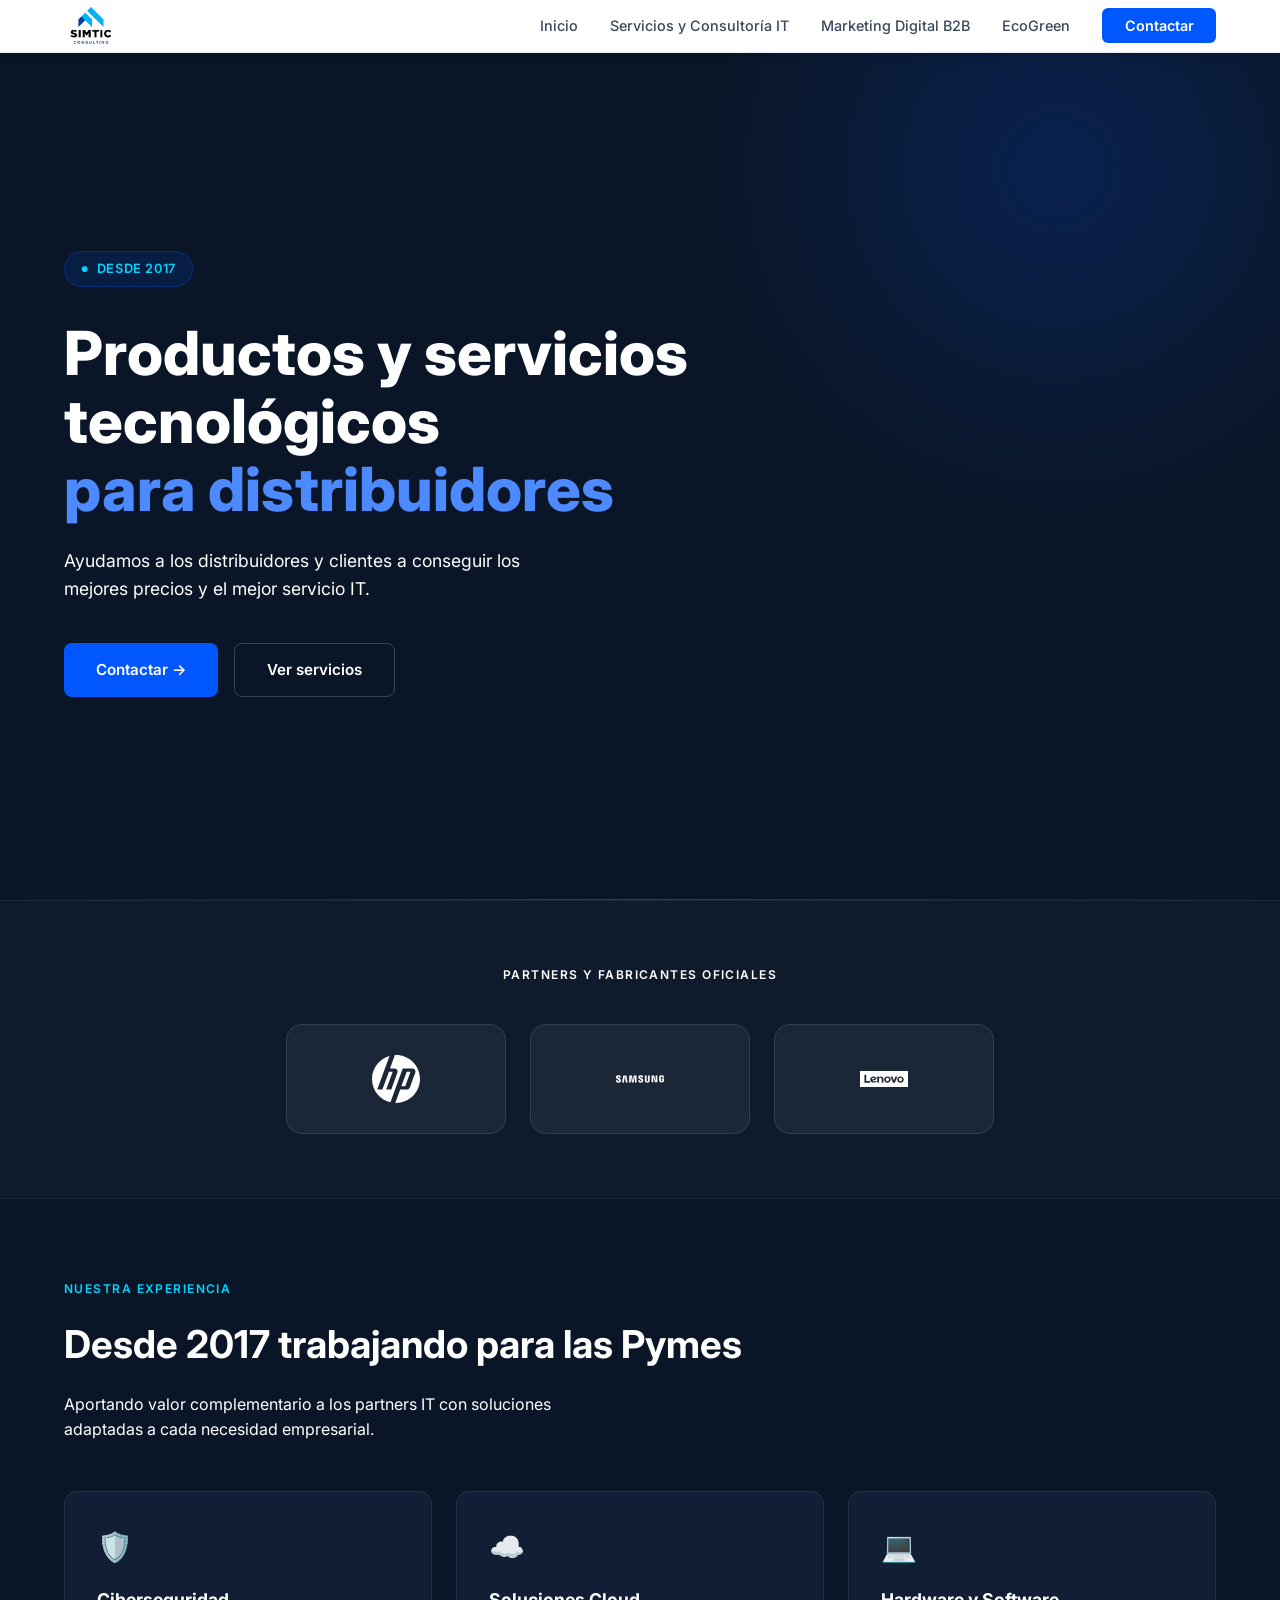
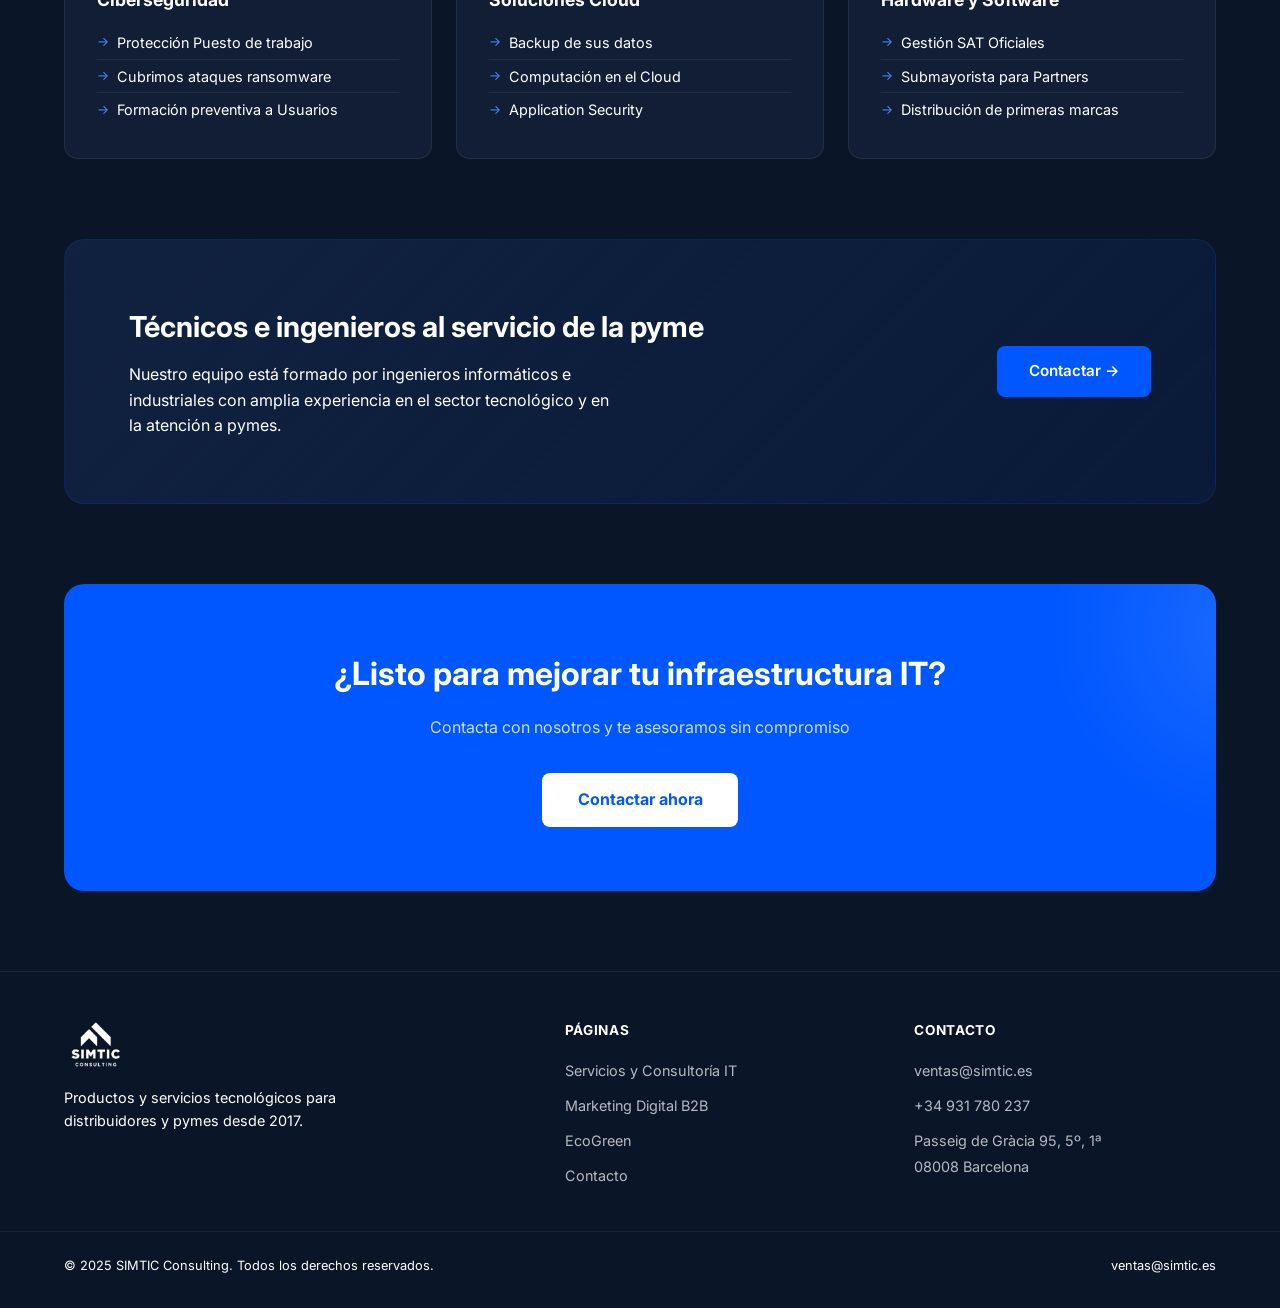
==== commit 43b8d105: "Replace Barlow font with Inter in index.html" ====
--- a/index.html
+++ b/index.html
@@ -6,7 +6,7 @@
   <title>SIMTIC Consulting – Productos y servicios tecnológicos para distribuidores</title>
   <meta name="description" content="SIMTIC Consulting, tu socio IT desde 2017. Distribución de hardware, ciberseguridad, cloud y consultoría tecnológica para pymes y distribuidores." />
   <link rel="icon" href="/images/logo.png" />
-  <link href="https://fonts.googleapis.com/css2?family=Barlow+Condensed:wght@400;500;600;700;800&family=Barlow:wght@300;400;500&display=swap" rel="stylesheet" />
+  <link href="https://fonts.googleapis.com/css2?family=Inter:wght@300;400;500;600;700;800&display=swap" rel="stylesheet" />
   <style>
     *, *::before, *::after { box-sizing: border-box; margin: 0; padding: 0; }
     :root {
@@ -15,12 +15,12 @@
       --blue: #0057ff;
       --blue-light: #4d8aff;
       --accent: #00d4ff;
-      --white: #ffffff;
+      --white: #ffffff;h
       --gray: #8892a4;
       --card-bg: #111e35;
     }
     html { scroll-behavior: smooth; }
-    body { font-family: 'Barlow', sans-serif; background: var(--navy); color: var(--white); line-height: 1.6; overflow-x: hidden; }
+    body { font-family: 'Inter', sans-serif; background: var(--navy); color: var(--white); line-height: 1.6; overflow-x: hidden; }
 
     /* ============================================
        NAV
@@ -75,7 +75,7 @@
     .hero-badge { display: inline-flex; align-items: center; gap: 0.5rem; background: rgba(0,87,255,0.12); border: 1px solid rgba(0,87,255,0.3); color: var(--accent); padding: 0.4rem 1rem; border-radius: 100px; font-size: 0.8rem; font-weight: 600; letter-spacing: 0.05em; text-transform: uppercase; margin-bottom: 2rem; animation: fadeUp 0.6s ease both; }
     .hero-badge::before { content: '●'; font-size: 0.5rem; animation: pulse 2s infinite; }
     @keyframes pulse { 0%,100%{opacity:1} 50%{opacity:0.3} }
-    .hero h1 { font-family: 'Barlow Condensed', sans-serif; font-size: clamp(2.4rem, 5vw, 3.8rem); font-weight: 800; line-height: 1.12; margin-bottom: 1.5rem; animation: fadeUp 0.6s 0.1s ease both; }
+    .hero h1 { font-family: 'Inter', sans-serif; font-size: clamp(2.4rem, 5vw, 3.8rem); font-weight: 800; line-height: 1.12; margin-bottom: 1.5rem; animation: fadeUp 0.6s 0.1s ease both; }
     .hero h1 span { color: var(--blue-light); }
     .hero p { font-size: 1.1rem; color: var(--gray); max-width: 520px; margin-bottom: 2.5rem; animation: fadeUp 0.6s 0.2s ease both; }
     .hero-buttons { display: flex; gap: 1rem; flex-wrap: wrap; animation: fadeUp 0.6s 0.3s ease both; }
@@ -99,13 +99,13 @@
        ============================================ */
     .section { padding: 5rem 5%; }
     .section-label { font-size: 0.75rem; font-weight: 600; letter-spacing: 0.12em; text-transform: uppercase; color: var(--accent); margin-bottom: 1rem; }
-    .section-title { font-family: 'Barlow Condensed', sans-serif; font-size: clamp(1.8rem, 3vw, 2.6rem); font-weight: 700; margin-bottom: 1rem; }
+    .section-title { font-family: 'Inter', sans-serif; font-size: clamp(1.8rem, 3vw, 2.6rem); font-weight: 700; margin-bottom: 1rem; }
     .section-subtitle { color: var(--gray); max-width: 520px; margin-bottom: 3rem; font-size: 1rem; }
     .services-grid { display: grid; grid-template-columns: repeat(auto-fit, minmax(260px, 1fr)); gap: 1.5rem; }
     .service-card { background: var(--card-bg); border: 1px solid rgba(255,255,255,0.07); border-radius: 14px; padding: 2rem; transition: border-color 0.3s, transform 0.3s; }
     .service-card:hover { border-color: rgba(0,87,255,0.4); transform: translateY(-4px); }
     .service-icon { font-size: 1.8rem; margin-bottom: 1rem; }
-    .service-card h3 { font-family: 'Barlow Condensed', sans-serif; font-size: 1.1rem; font-weight: 700; margin-bottom: 0.75rem; }
+    .service-card h3 { font-family: 'Inter', sans-serif; font-size: 1.1rem; font-weight: 700; margin-bottom: 0.75rem; }
     .service-card ul { list-style: none; }
     .service-card ul li { color: var(--gray); font-size: 0.9rem; padding: 0.3rem 0; border-bottom: 1px solid rgba(255,255,255,0.05); display: flex; align-items: center; gap: 0.5rem; }
     .service-card ul li::before { content: '→'; color: var(--blue-light); font-size: 0.8rem; }
@@ -115,7 +115,7 @@
        MID CTA
        ============================================ */
     .mid-cta { background: linear-gradient(135deg, var(--navy-mid) 0%, rgba(0,87,255,0.08) 100%); border: 1px solid rgba(0,87,255,0.15); border-radius: 20px; padding: 4rem; display: flex; align-items: center; justify-content: space-between; gap: 2rem; flex-wrap: wrap; margin: 0 5%; }
-    .mid-cta-text h2 { font-family: 'Barlow Condensed', sans-serif; font-size: 1.8rem; font-weight: 700; margin-bottom: 0.75rem; }
+    .mid-cta-text h2 { font-family: 'Inter', sans-serif; font-size: 1.8rem; font-weight: 700; margin-bottom: 0.75rem; }
     .mid-cta-text p { color: var(--gray); max-width: 480px; }
 
     /* ============================================
@@ -123,7 +123,7 @@
        ============================================ */
     .cta-section { margin: 5rem 5%; padding: 4rem; background: var(--blue); border-radius: 20px; text-align: center; position: relative; overflow: hidden; }
     .cta-section::before { content: ''; position: absolute; top: -50%; right: -20%; width: 400px; height: 400px; background: radial-gradient(circle, rgba(255,255,255,0.1) 0%, transparent 70%); }
-    .cta-section h2 { font-family: 'Barlow Condensed', sans-serif; font-size: 2rem; font-weight: 700; margin-bottom: 1rem; position: relative; }
+    .cta-section h2 { font-family: 'Inter', sans-serif; font-size: 2rem; font-weight: 700; margin-bottom: 1rem; position: relative; }
     .cta-section p { color: rgba(255,255,255,0.8); margin-bottom: 2rem; position: relative; }
     .btn-white { background: var(--white); color: var(--blue); padding: 0.9rem 2.2rem; border-radius: 8px; text-decoration: none; font-weight: 700; font-size: 1rem; display: inline-block; transition: transform 0.2s; position: relative; }
     .btn-white:hover { transform: translateY(-2px); }
@@ -132,10 +132,10 @@
        FOOTER
        ============================================ */
     footer { padding: 3rem 5% 2rem; border-top: 1px solid rgba(255,255,255,0.08); display: grid; grid-template-columns: 1.5fr 1fr 1fr; gap: 3rem; }
-    .footer-brand-name { font-family: 'Barlow Condensed', sans-serif; font-weight: 800; font-size: 1.4rem; color: var(--white); letter-spacing: 0.05em; margin-bottom: 0.75rem; }
+    .footer-brand-name { font-family: 'Inter', sans-serif; font-weight: 800; font-size: 1.4rem; color: var(--white); letter-spacing: 0.05em; margin-bottom: 0.75rem; }
     .footer-brand-name span { color: var(--blue-light); }
     .footer-brand p { color: var(--gray); font-size: 0.9rem; max-width: 280px; }
-    .footer-col h4 { font-family: 'Barlow Condensed', sans-serif; font-size: 0.85rem; font-weight: 700; letter-spacing: 0.05em; text-transform: uppercase; color: var(--gray); margin-bottom: 1rem; }
+    .footer-col h4 { font-family: 'Inter', sans-serif; font-size: 0.85rem; font-weight: 700; letter-spacing: 0.05em; text-transform: uppercase; color: var(--gray); margin-bottom: 1rem; }
     .footer-col ul { list-style: none; }
     .footer-col ul li { margin-bottom: 0.6rem; }
     .footer-col ul li a { color: rgba(255,255,255,0.7); text-decoration: none; font-size: 0.9rem; transition: color 0.2s; }
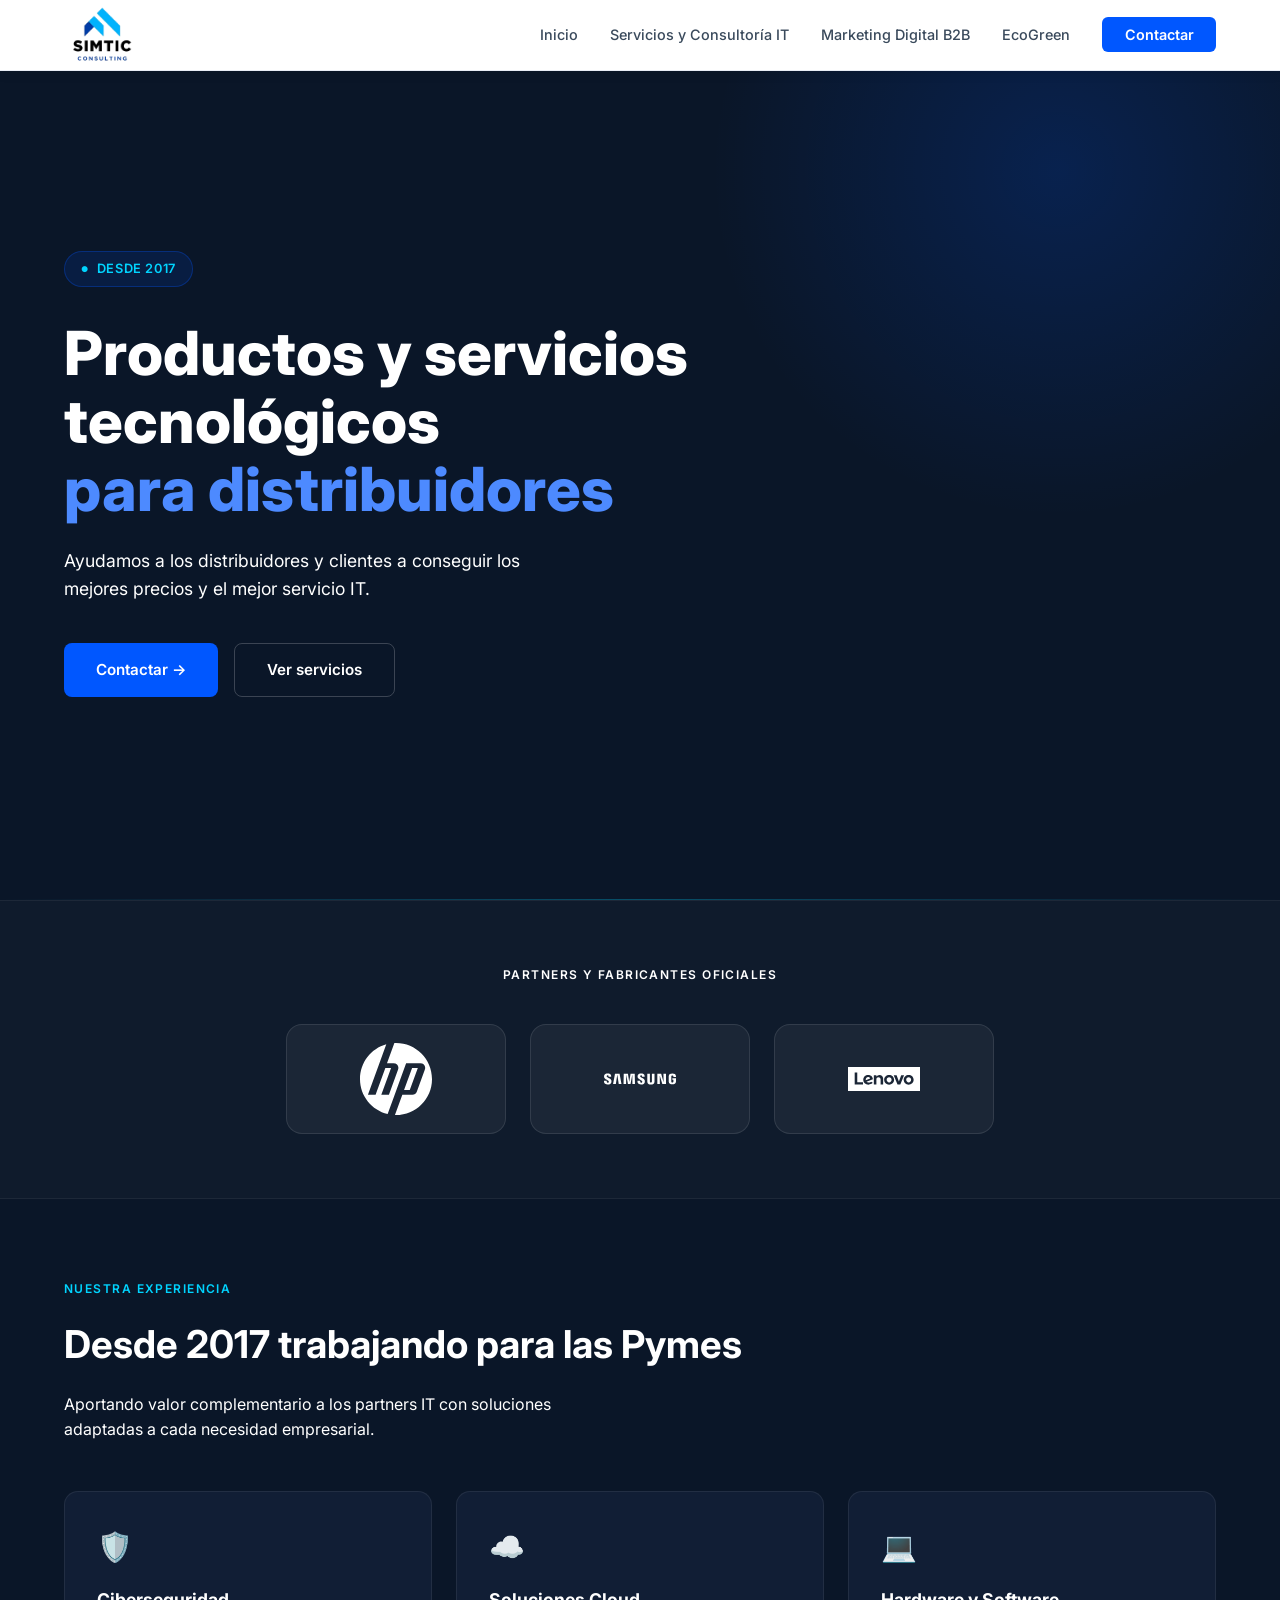
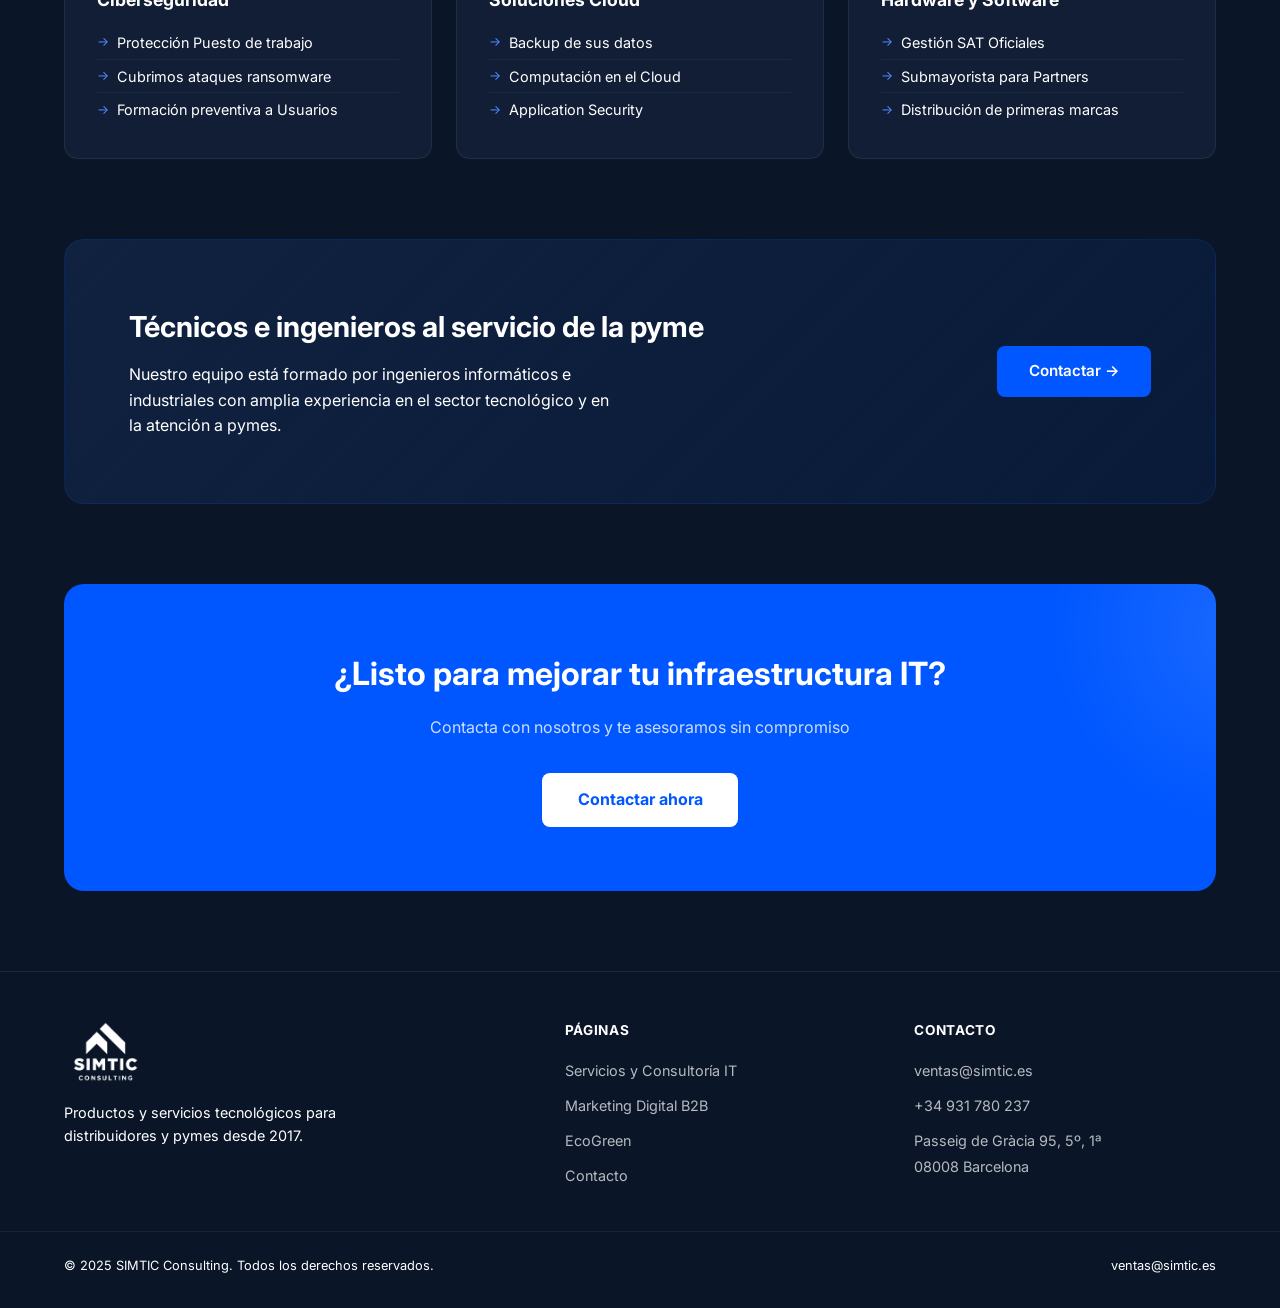
==== commit 4ddfb86f: "Increase logo and SVG sizes in index.html" ====
--- a/index.html
+++ b/index.html
@@ -241,7 +241,7 @@
 <!-- NAV -->
 <nav>
   <a href="/" class="nav-logo">
-    <img src="/images/logo.png" alt="SIMTIC Consulting" style="height:42px;display:block;"/>
+    <img src="/images/logo.png" alt="SIMTIC Consulting" style="height:60px;display:block;"/>
   </a>
 
   <!-- Botón hamburguesa (solo visible en móvil) -->
@@ -280,17 +280,17 @@
 
     <!-- HP -->
     <div class="brand-item">
-      <svg style="height:48px;width:auto;display:block;" fill="white" role="img" viewBox="0 0 24 24" xmlns="http://www.w3.org/2000/svg"><title>HP</title><path d="M12.0069 24h-.3572l2.459-6.7453h3.3796c.5907 0 1.2364-.4533 1.4424-1.0166l2.6652-7.3085c.4396-1.1952-.2473-2.1706-1.525-2.1706h-4.6983l-3.929 10.798-2.2255 6.127C3.929 22.434 0 17.6806 0 12.007 0 6.498 3.7092 1.8546 8.7647.4396L6.4705 6.759 2.6514 17.2547h2.5415L8.4488 8.339h1.9095l-3.2558 8.9158H9.644l3.0223-8.3251c.4396-1.1952-.2473-2.1706-1.525-2.1706h-2.143l2.459-6.7453C11.636 0 11.8145 0 11.9931 0 18.6285 0 24 5.3715 24 12.007c.0137 6.6216-5.3578 11.993-11.9931 11.993zM19.2742 8.325h-1.9096l-2.6789 7.336h1.9096l2.6789-7.336z"/></svg>
+      <svg style="height:72px;width:auto;display:block;" fill="white" role="img" viewBox="0 0 24 24" xmlns="http://www.w3.org/2000/svg"><title>HP</title><path d="M12.0069 24h-.3572l2.459-6.7453h3.3796c.5907 0 1.2364-.4533 1.4424-1.0166l2.6652-7.3085c.4396-1.1952-.2473-2.1706-1.525-2.1706h-4.6983l-3.929 10.798-2.2255 6.127C3.929 22.434 0 17.6806 0 12.007 0 6.498 3.7092 1.8546 8.7647.4396L6.4705 6.759 2.6514 17.2547h2.5415L8.4488 8.339h1.9095l-3.2558 8.9158H9.644l3.0223-8.3251c.4396-1.1952-.2473-2.1706-1.525-2.1706h-2.143l2.459-6.7453C11.636 0 11.8145 0 11.9931 0 18.6285 0 24 5.3715 24 12.007c.0137 6.6216-5.3578 11.993-11.9931 11.993zM19.2742 8.325h-1.9096l-2.6789 7.336h1.9096l2.6789-7.336z"/></svg>
     </div>
 
     <!-- Samsung -->
     <div class="brand-item">
-      <svg style="height:48px;width:auto;display:block;" fill="white" role="img" viewBox="0 0 24 24" xmlns="http://www.w3.org/2000/svg"><title>Samsung</title><path d="M19.8166 10.2808l.0459 2.6934h-.023l-.7793-2.6934h-1.2837v3.3925h.8481l-.0458-2.785h.023l.8366 2.785h1.2264v-3.3925zm-16.149 0l-.6418 3.427h.9284l.4699-3.1175h.0229l.4585 3.1174h.9169l-.6304-3.4269zm5.1805 0l-.424 2.6132h-.023l-.424-2.6132H6.5788l-.0688 3.427h.8596l.023-3.0832h.0114l.573 3.0831h.8711l.5731-3.083h.023l.0228 3.083h.8596l-.0802-3.4269zm-7.2664 2.4527c.0343.0802.0229.1949.0114.2522-.0229.1146-.1031.2292-.3324.2292-.2177 0-.3438-.126-.3438-.3095v-.3323H0v.2636c0 .7679.6074.9971 1.2493.9971.6189 0 1.1346-.2178 1.2149-.7794.0458-.298.0114-.4928 0-.5616-.1605-.722-1.467-.9283-1.5588-1.3295-.0114-.0688-.0114-.1375 0-.1834.023-.1146.1032-.2292.3095-.2292.2063 0 .321.126.321.3095v.2063h.8595v-.2407c0-.745-.6762-.8596-1.1576-.8596-.6074 0-1.1117.2063-1.2034.7564-.023.149-.0344.2866.0114.4585.1376.7106 1.364.9169 1.5358 1.3524m11.152 0c.0343.0803.0228.1834.0114.2522-.023.1146-.1032.2292-.3324.2292-.2178 0-.3438-.126-.3438-.3095v-.3323h-.917v.2636c0 .7564.596.9857 1.2379.9857.6189 0 1.1232-.2063 1.2034-.7794.0459-.298.0115-.4814 0-.5616-.1375-.7106-1.4327-.9284-1.5243-1.318-.0115-.0688-.0115-.1376 0-.1835.0229-.1146.1031-.2292.3094-.2292.1948 0 .321.126.321.3095v.2063h.848v-.2407c0-.745-.6647-.8596-1.146-.8596-.6075 0-1.1004.1948-1.192.7564-.023.149-.023.2866.0114.4585.1376.7106 1.341.9054 1.513 1.3524m2.8882.4585c.2407 0 .3094-.1605.3323-.2522.0115-.0343.0115-.0917.0115-.126v-2.533h.871v2.4642c0 .0688 0 .1948-.0114.2292-.0573.6419-.5616.8482-1.192.8482-.6303 0-1.1346-.2063-1.192-.8482 0-.0344-.0114-.1604-.0114-.2292v-2.4642h.871v2.533c0 .0458 0 .0916.0115.126 0 .0917.0688.2522.3095.2522m7.1518-.0344c.2522 0 .3324-.1605.3553-.2522.0115-.0343.0115-.0917.0115-.126v-.4929h-.3553v-.5043H24v.917c0 .0687 0 .1145-.0115.2292-.0573.6303-.596.8481-1.2034.8481-.6075 0-1.1461-.2178-1.2034-.8481-.0115-.1147-.0115-.1605-.0115-.2293v-1.444c0-.0574.0115-.172.0115-.2293.0802-.6419.596-.8482 1.2034-.8482s1.1347.2063 1.2034.8482c.0115.1031.0115.2292.0115.2292v.1146h-.8596v-.1948s0-.0803-.0115-.1261c-.0114-.0802-.0802-.2521-.3438-.2521-.2521 0-.321.1604-.3438.2521-.0115.0458-.0115.1032-.0115.1605v1.5702c0 .0458 0 .0916.0115.126 0 .0917.0917.2522.3323.2522"/></svg>
+      <svg style="height:72px;width:auto;display:block;" fill="white" role="img" viewBox="0 0 24 24" xmlns="http://www.w3.org/2000/svg"><title>Samsung</title><path d="M19.8166 10.2808l.0459 2.6934h-.023l-.7793-2.6934h-1.2837v3.3925h.8481l-.0458-2.785h.023l.8366 2.785h1.2264v-3.3925zm-16.149 0l-.6418 3.427h.9284l.4699-3.1175h.0229l.4585 3.1174h.9169l-.6304-3.4269zm5.1805 0l-.424 2.6132h-.023l-.424-2.6132H6.5788l-.0688 3.427h.8596l.023-3.0832h.0114l.573 3.0831h.8711l.5731-3.083h.023l.0228 3.083h.8596l-.0802-3.4269zm-7.2664 2.4527c.0343.0802.0229.1949.0114.2522-.0229.1146-.1031.2292-.3324.2292-.2177 0-.3438-.126-.3438-.3095v-.3323H0v.2636c0 .7679.6074.9971 1.2493.9971.6189 0 1.1346-.2178 1.2149-.7794.0458-.298.0114-.4928 0-.5616-.1605-.722-1.467-.9283-1.5588-1.3295-.0114-.0688-.0114-.1375 0-.1834.023-.1146.1032-.2292.3095-.2292.2063 0 .321.126.321.3095v.2063h.8595v-.2407c0-.745-.6762-.8596-1.1576-.8596-.6074 0-1.1117.2063-1.2034.7564-.023.149-.0344.2866.0114.4585.1376.7106 1.364.9169 1.5358 1.3524m11.152 0c.0343.0803.0228.1834.0114.2522-.023.1146-.1032.2292-.3324.2292-.2178 0-.3438-.126-.3438-.3095v-.3323h-.917v.2636c0 .7564.596.9857 1.2379.9857.6189 0 1.1232-.2063 1.2034-.7794.0459-.298.0115-.4814 0-.5616-.1375-.7106-1.4327-.9284-1.5243-1.318-.0115-.0688-.0115-.1376 0-.1835.0229-.1146.1031-.2292.3094-.2292.1948 0 .321.126.321.3095v.2063h.848v-.2407c0-.745-.6647-.8596-1.146-.8596-.6075 0-1.1004.1948-1.192.7564-.023.149-.023.2866.0114.4585.1376.7106 1.341.9054 1.513 1.3524m2.8882.4585c.2407 0 .3094-.1605.3323-.2522.0115-.0343.0115-.0917.0115-.126v-2.533h.871v2.4642c0 .0688 0 .1948-.0114.2292-.0573.6419-.5616.8482-1.192.8482-.6303 0-1.1346-.2063-1.192-.8482 0-.0344-.0114-.1604-.0114-.2292v-2.4642h.871v2.533c0 .0458 0 .0916.0115.126 0 .0917.0688.2522.3095.2522m7.1518-.0344c.2522 0 .3324-.1605.3553-.2522.0115-.0343.0115-.0917.0115-.126v-.4929h-.3553v-.5043H24v.917c0 .0687 0 .1145-.0115.2292-.0573.6303-.596.8481-1.2034.8481-.6075 0-1.1461-.2178-1.2034-.8481-.0115-.1147-.0115-.1605-.0115-.2293v-1.444c0-.0574.0115-.172.0115-.2293.0802-.6419.596-.8482 1.2034-.8482s1.1347.2063 1.2034.8482c.0115.1031.0115.2292.0115.2292v.1146h-.8596v-.1948s0-.0803-.0115-.1261c-.0114-.0802-.0802-.2521-.3438-.2521-.2521 0-.321.1604-.3438.2521-.0115.0458-.0115.1032-.0115.1605v1.5702c0 .0458 0 .0916.0115.126 0 .0917.0917.2522.3323.2522"/></svg>
     </div>
 
     <!-- Lenovo -->
     <div class="brand-item">
-      <svg style="height:48px;width:auto;display:block;" fill="white" role="img" viewBox="0 0 24 24" xmlns="http://www.w3.org/2000/svg"><title>Lenovo</title><path d="M21.044 12.288c0 .5-.343.867-.815.867-.464 0-.827-.38-.827-.867 0-.51.343-.868.815-.868.464 0 .827.381.827.868zm-14.305-.92a.787.787 0 0 0-.651.307.991.991 0 0 0-.172.738l1.479-.614a.708.708 0 0 0-.656-.43zm6.963.052c-.472 0-.816.358-.816.868 0 .486.364.867.828.867.472 0 .815-.368.815-.867 0-.487-.363-.868-.827-.868zM24 7.997v8.006H0V7.997h24zM5.01 13.05H3.088V9.825H2.23v4.003h2.78v-.777zm1.137-.094l2.163-.897a1.667 1.667 0 0 0-.37-.86c-.284-.33-.704-.505-1.216-.505-.931 0-1.633.686-1.633 1.593 0 .93.704 1.593 1.726 1.593.572 0 1.158-.272 1.432-.589l-.535-.411c-.357.264-.56.326-.885.326-.292 0-.52-.09-.682-.25zm5.57-1.039c0-.709-.507-1.223-1.252-1.223a1.28 1.28 0 0 0-1.005.494v-.442h-.846v3.081h.846v-1.753c0-.316.245-.651.698-.651.35 0 .712.243.712.651v1.753h.847v-1.91zm3.647.37c0-.904-.725-1.593-1.65-1.593-.933 0-1.663.7-1.663 1.593 0 .903.726 1.592 1.651 1.592.932 0 1.662-.7 1.662-1.592zm2.066 1.54l1.268-3.081h-.967l-.765 2.099-.765-2.1h-.966l1.268 3.081h.927zm4.449-1.54c0-.904-.725-1.593-1.65-1.593-.932 0-1.662.7-1.662 1.593 0 .903.725 1.592 1.65 1.592.932 0 1.662-.7 1.662-1.592z"/></svg>
+      <svg style="height:72px;width:auto;display:block;" fill="white" role="img" viewBox="0 0 24 24" xmlns="http://www.w3.org/2000/svg"><title>Lenovo</title><path d="M21.044 12.288c0 .5-.343.867-.815.867-.464 0-.827-.38-.827-.867 0-.51.343-.868.815-.868.464 0 .827.381.827.868zm-14.305-.92a.787.787 0 0 0-.651.307.991.991 0 0 0-.172.738l1.479-.614a.708.708 0 0 0-.656-.43zm6.963.052c-.472 0-.816.358-.816.868 0 .486.364.867.828.867.472 0 .815-.368.815-.867 0-.487-.363-.868-.827-.868zM24 7.997v8.006H0V7.997h24zM5.01 13.05H3.088V9.825H2.23v4.003h2.78v-.777zm1.137-.094l2.163-.897a1.667 1.667 0 0 0-.37-.86c-.284-.33-.704-.505-1.216-.505-.931 0-1.633.686-1.633 1.593 0 .93.704 1.593 1.726 1.593.572 0 1.158-.272 1.432-.589l-.535-.411c-.357.264-.56.326-.885.326-.292 0-.52-.09-.682-.25zm5.57-1.039c0-.709-.507-1.223-1.252-1.223a1.28 1.28 0 0 0-1.005.494v-.442h-.846v3.081h.846v-1.753c0-.316.245-.651.698-.651.35 0 .712.243.712.651v1.753h.847v-1.91zm3.647.37c0-.904-.725-1.593-1.65-1.593-.933 0-1.663.7-1.663 1.593 0 .903.726 1.592 1.651 1.592.932 0 1.662-.7 1.662-1.592zm2.066 1.54l1.268-3.081h-.967l-.765 2.099-.765-2.1h-.966l1.268 3.081h.927zm4.449-1.54c0-.904-.725-1.593-1.65-1.593-.932 0-1.662.7-1.662 1.593 0 .903.725 1.592 1.65 1.592.932 0 1.662-.7 1.662-1.592z"/></svg>
     </div>
 
   </div>
@@ -351,7 +351,7 @@
 <!-- FOOTER -->
 <footer>
   <div class="footer-brand">
-    <img src="/images/logo.png" alt="SIMTIC" style="height:50px;margin-bottom:1rem;display:block;filter:brightness(0) invert(1);"/>
+    <img src="/images/logo.png" alt="SIMTIC" style="height:65px;margin-bottom:1rem;display:block;filter:brightness(0) invert(1);"/>
     <p>Productos y servicios tecnológicos para distribuidores y pymes desde 2017.</p>
   </div>
   <div class="footer-col">
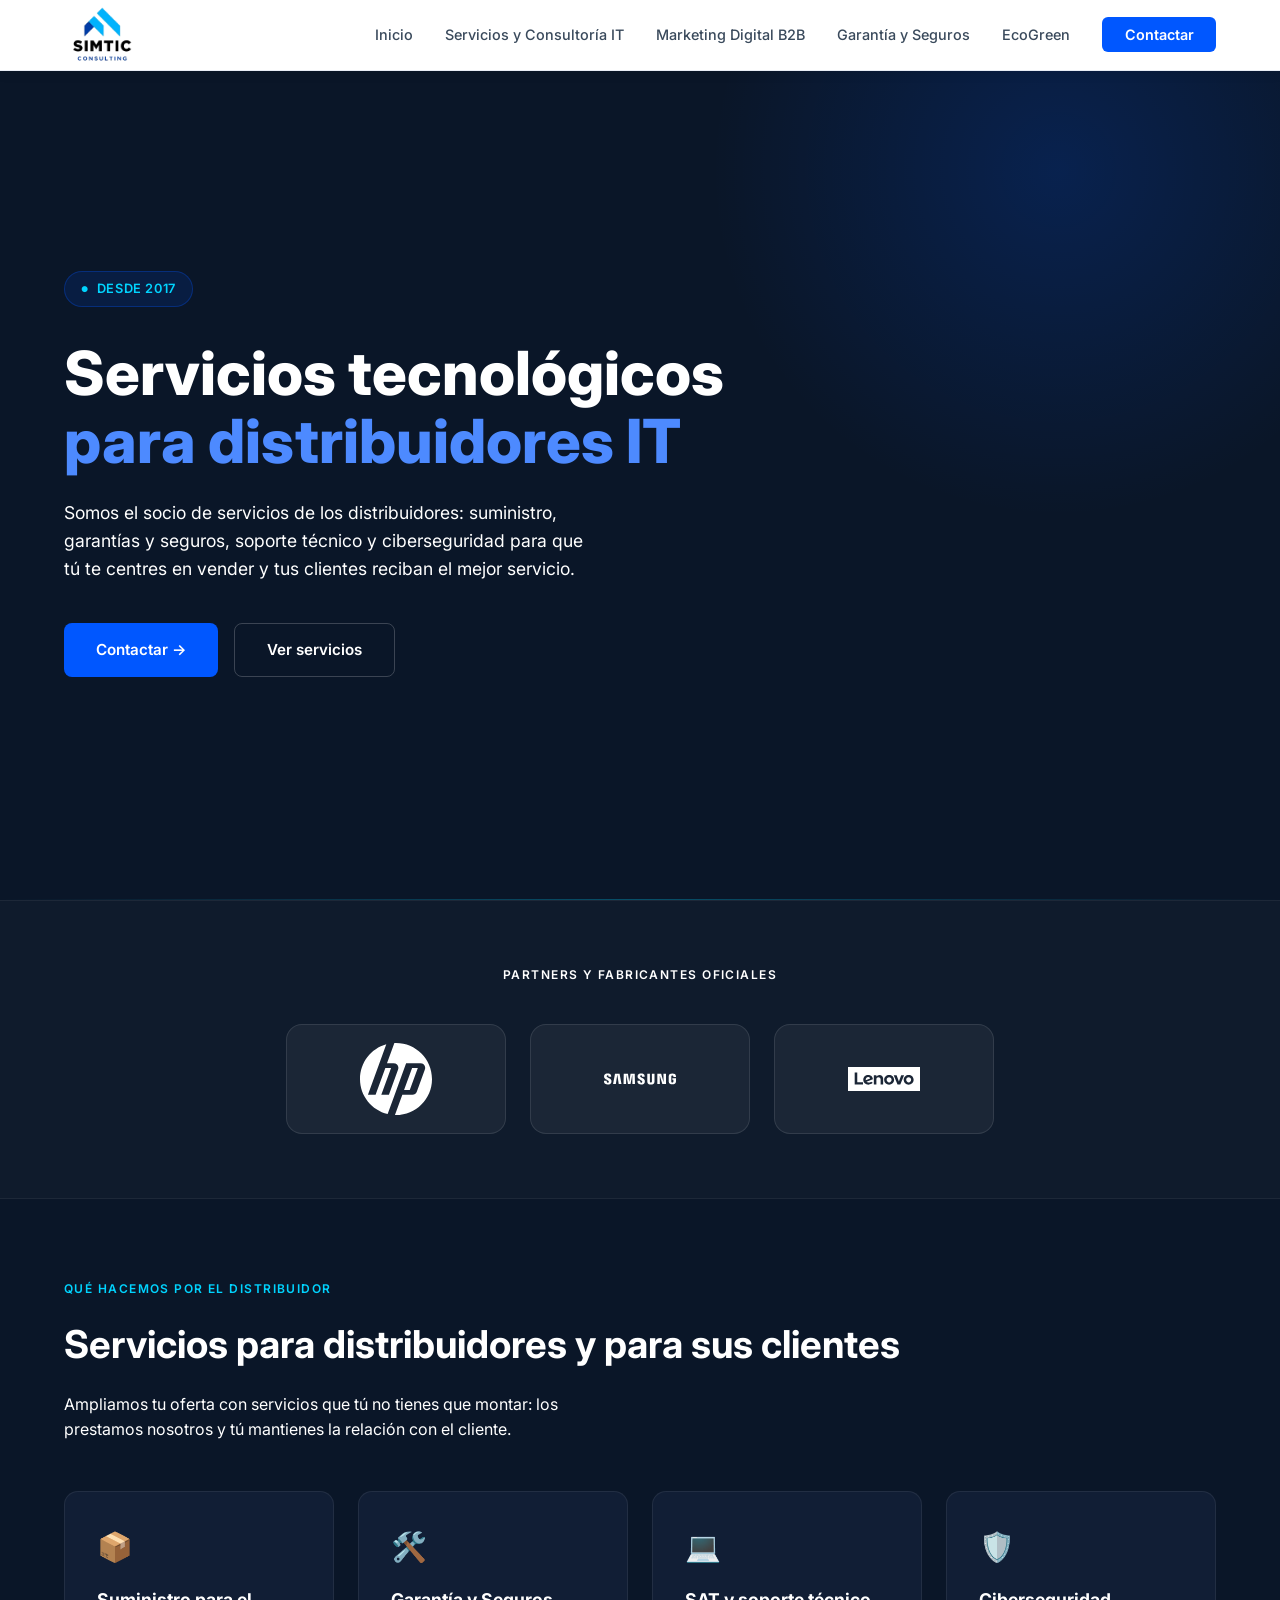
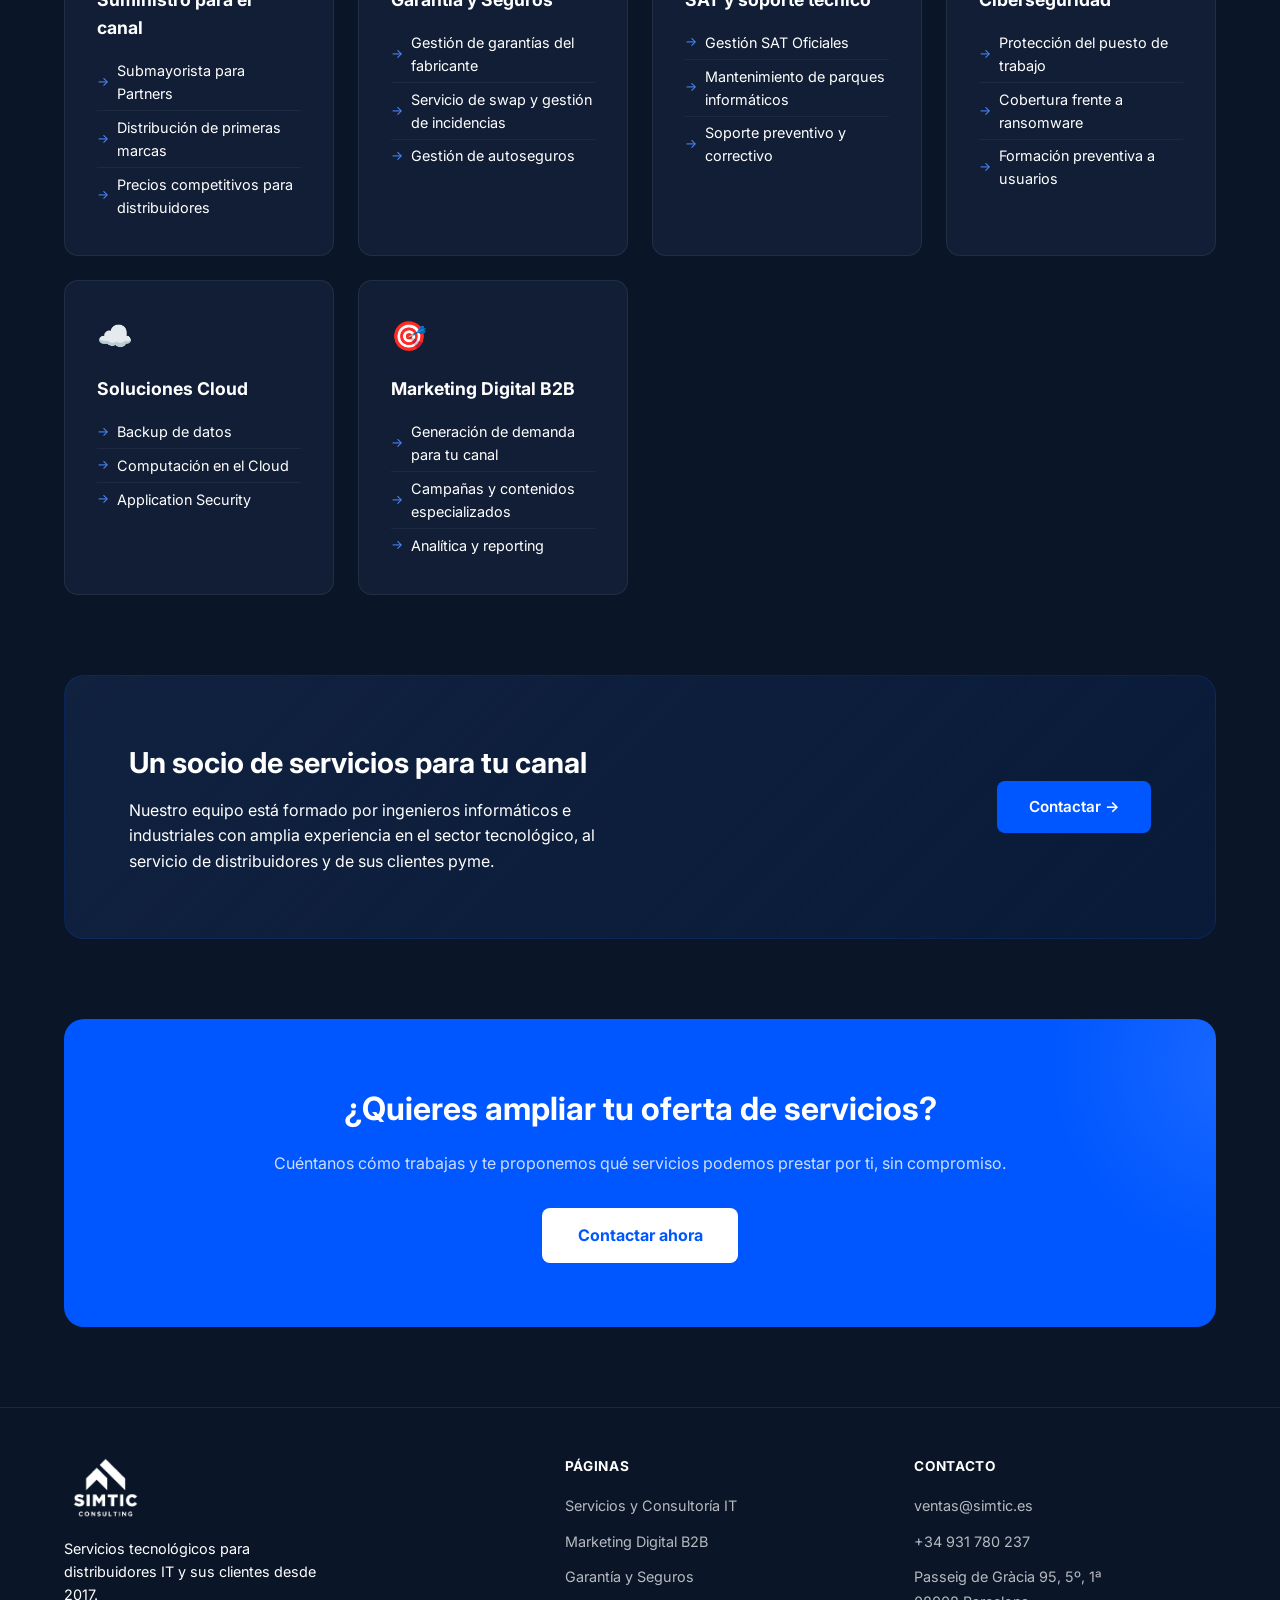
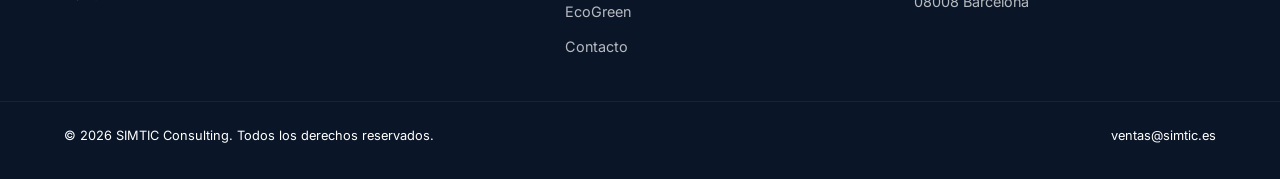
==== commit bf76834e: "Enfocar la web a servicios para distribuidores, nueva pestaña Garantía y Seguros y corregir negritas" ====
--- a/index.html
+++ b/index.html
@@ -3,8 +3,8 @@
 <head>
   <meta charset="UTF-8" />
   <meta name="viewport" content="width=device-width, initial-scale=1.0" />
-  <title>SIMTIC Consulting – Productos y servicios tecnológicos para distribuidores</title>
-  <meta name="description" content="SIMTIC Consulting, tu socio IT desde 2017. Distribución de hardware, ciberseguridad, cloud y consultoría tecnológica para pymes y distribuidores." />
+  <title>SIMTIC Consulting – Servicios tecnológicos para distribuidores IT</title>
+  <meta name="description" content="SIMTIC Consulting, socio de servicios de los distribuidores IT desde 2017: suministro como submayorista, garantías y seguros, SAT oficiales, ciberseguridad y cloud." />
   <link rel="icon" href="/images/logo.png" />
   <link href="https://fonts.googleapis.com/css2?family=Inter:wght@300;400;500;600;700;800&display=swap" rel="stylesheet" />
   <style>
@@ -34,7 +34,7 @@
       box-shadow: 0 2px 12px rgba(0,0,0,0.08);
     }
     .nav-logo { text-decoration: none; display: flex; align-items: center; gap: 0.6rem; }
-    .nav-logo img { height: 42px; display: block; }
+    .nav-logo img { height: 60px; display: block; }
     .nav-links { display: flex; gap: 2rem; list-style: none; align-items: center; }
     .nav-links a { color: #3a4a5c; text-decoration: none; font-size: 0.9rem; font-weight: 500; transition: color 0.2s; }
     .nav-links a:hover { color: var(--blue); }
@@ -172,7 +172,7 @@
       }
       .nav-links.open { display: flex; }
       .nav-links a { font-size: 1.3rem; color: #3a4a5c; }
-      .nav-logo img { height: 38px; }
+      .nav-logo img { height: 52px; }
 
       /* HERO */
       .hero {
@@ -255,6 +255,7 @@
     <li><a href="/" onclick="document.querySelector('.nav-links').classList.remove('open'); document.querySelector('.nav-toggle').classList.remove('active')">Inicio</a></li>
     <li><a href="/servicios" onclick="document.querySelector('.nav-links').classList.remove('open'); document.querySelector('.nav-toggle').classList.remove('active')">Servicios y Consultoría IT</a></li>
     <li><a href="/marketing-digital" onclick="document.querySelector('.nav-links').classList.remove('open'); document.querySelector('.nav-toggle').classList.remove('active')">Marketing Digital B2B</a></li>
+    <li><a href="/garantia-seguros" onclick="document.querySelector('.nav-links').classList.remove('open'); document.querySelector('.nav-toggle').classList.remove('active')">Garantía y Seguros</a></li>
     <li><a href="/ecogreen" onclick="document.querySelector('.nav-links').classList.remove('open'); document.querySelector('.nav-toggle').classList.remove('active')">EcoGreen</a></li>
     <li><a href="/contacto" class="nav-cta" onclick="document.querySelector('.nav-links').classList.remove('open'); document.querySelector('.nav-toggle').classList.remove('active')">Contactar</a></li>
   </ul>
@@ -264,8 +265,8 @@
 <section class="hero">
   <div class="hero-content">
     <span class="hero-badge">Desde 2017</span>
-    <h1>Productos y servicios tecnológicos<br/><span>para distribuidores</span></h1>
-    <p>Ayudamos a los distribuidores y clientes a conseguir los mejores precios y el mejor servicio IT.</p>
+    <h1>Servicios tecnológicos<br/><span>para distribuidores IT</span></h1>
+    <p>Somos el socio de servicios de los distribuidores: suministro, garantías y seguros, soporte técnico y ciberseguridad para que tú te centres en vender y tus clientes reciban el mejor servicio.</p>
     <div class="hero-buttons">
       <a href="/contacto" class="btn-primary">Contactar →</a>
       <a href="/servicios" class="btn-secondary">Ver servicios</a>
@@ -280,17 +281,17 @@
 
     <!-- HP -->
     <div class="brand-item">
-      <svg style="height:72px;width:auto;display:block;" fill="white" role="img" viewBox="0 0 24 24" xmlns="http://www.w3.org/2000/svg"><title>HP</title><path d="M12.0069 24h-.3572l2.459-6.7453h3.3796c.5907 0 1.2364-.4533 1.4424-1.0166l2.6652-7.3085c.4396-1.1952-.2473-2.1706-1.525-2.1706h-4.6983l-3.929 10.798-2.2255 6.127C3.929 22.434 0 17.6806 0 12.007 0 6.498 3.7092 1.8546 8.7647.4396L6.4705 6.759 2.6514 17.2547h2.5415L8.4488 8.339h1.9095l-3.2558 8.9158H9.644l3.0223-8.3251c.4396-1.1952-.2473-2.1706-1.525-2.1706h-2.143l2.459-6.7453C11.636 0 11.8145 0 11.9931 0 18.6285 0 24 5.3715 24 12.007c.0137 6.6216-5.3578 11.993-11.9931 11.993zM19.2742 8.325h-1.9096l-2.6789 7.336h1.9096l2.6789-7.336z"/></svg>
+      <svg style="height:72px;width:auto;display:block;" fill="white" role="img" viewBox="0 0 24 24" xmlns="http://www.w3.org/2000/svg"><title>SIMTIC Consulting – Servicios tecnológicos para distribuidores IT</title><path d="M12.0069 24h-.3572l2.459-6.7453h3.3796c.5907 0 1.2364-.4533 1.4424-1.0166l2.6652-7.3085c.4396-1.1952-.2473-2.1706-1.525-2.1706h-4.6983l-3.929 10.798-2.2255 6.127C3.929 22.434 0 17.6806 0 12.007 0 6.498 3.7092 1.8546 8.7647.4396L6.4705 6.759 2.6514 17.2547h2.5415L8.4488 8.339h1.9095l-3.2558 8.9158H9.644l3.0223-8.3251c.4396-1.1952-.2473-2.1706-1.525-2.1706h-2.143l2.459-6.7453C11.636 0 11.8145 0 11.9931 0 18.6285 0 24 5.3715 24 12.007c.0137 6.6216-5.3578 11.993-11.9931 11.993zM19.2742 8.325h-1.9096l-2.6789 7.336h1.9096l2.6789-7.336z"/></svg>
     </div>
 
     <!-- Samsung -->
     <div class="brand-item">
-      <svg style="height:72px;width:auto;display:block;" fill="white" role="img" viewBox="0 0 24 24" xmlns="http://www.w3.org/2000/svg"><title>Samsung</title><path d="M19.8166 10.2808l.0459 2.6934h-.023l-.7793-2.6934h-1.2837v3.3925h.8481l-.0458-2.785h.023l.8366 2.785h1.2264v-3.3925zm-16.149 0l-.6418 3.427h.9284l.4699-3.1175h.0229l.4585 3.1174h.9169l-.6304-3.4269zm5.1805 0l-.424 2.6132h-.023l-.424-2.6132H6.5788l-.0688 3.427h.8596l.023-3.0832h.0114l.573 3.0831h.8711l.5731-3.083h.023l.0228 3.083h.8596l-.0802-3.4269zm-7.2664 2.4527c.0343.0802.0229.1949.0114.2522-.0229.1146-.1031.2292-.3324.2292-.2177 0-.3438-.126-.3438-.3095v-.3323H0v.2636c0 .7679.6074.9971 1.2493.9971.6189 0 1.1346-.2178 1.2149-.7794.0458-.298.0114-.4928 0-.5616-.1605-.722-1.467-.9283-1.5588-1.3295-.0114-.0688-.0114-.1375 0-.1834.023-.1146.1032-.2292.3095-.2292.2063 0 .321.126.321.3095v.2063h.8595v-.2407c0-.745-.6762-.8596-1.1576-.8596-.6074 0-1.1117.2063-1.2034.7564-.023.149-.0344.2866.0114.4585.1376.7106 1.364.9169 1.5358 1.3524m11.152 0c.0343.0803.0228.1834.0114.2522-.023.1146-.1032.2292-.3324.2292-.2178 0-.3438-.126-.3438-.3095v-.3323h-.917v.2636c0 .7564.596.9857 1.2379.9857.6189 0 1.1232-.2063 1.2034-.7794.0459-.298.0115-.4814 0-.5616-.1375-.7106-1.4327-.9284-1.5243-1.318-.0115-.0688-.0115-.1376 0-.1835.0229-.1146.1031-.2292.3094-.2292.1948 0 .321.126.321.3095v.2063h.848v-.2407c0-.745-.6647-.8596-1.146-.8596-.6075 0-1.1004.1948-1.192.7564-.023.149-.023.2866.0114.4585.1376.7106 1.341.9054 1.513 1.3524m2.8882.4585c.2407 0 .3094-.1605.3323-.2522.0115-.0343.0115-.0917.0115-.126v-2.533h.871v2.4642c0 .0688 0 .1948-.0114.2292-.0573.6419-.5616.8482-1.192.8482-.6303 0-1.1346-.2063-1.192-.8482 0-.0344-.0114-.1604-.0114-.2292v-2.4642h.871v2.533c0 .0458 0 .0916.0115.126 0 .0917.0688.2522.3095.2522m7.1518-.0344c.2522 0 .3324-.1605.3553-.2522.0115-.0343.0115-.0917.0115-.126v-.4929h-.3553v-.5043H24v.917c0 .0687 0 .1145-.0115.2292-.0573.6303-.596.8481-1.2034.8481-.6075 0-1.1461-.2178-1.2034-.8481-.0115-.1147-.0115-.1605-.0115-.2293v-1.444c0-.0574.0115-.172.0115-.2293.0802-.6419.596-.8482 1.2034-.8482s1.1347.2063 1.2034.8482c.0115.1031.0115.2292.0115.2292v.1146h-.8596v-.1948s0-.0803-.0115-.1261c-.0114-.0802-.0802-.2521-.3438-.2521-.2521 0-.321.1604-.3438.2521-.0115.0458-.0115.1032-.0115.1605v1.5702c0 .0458 0 .0916.0115.126 0 .0917.0917.2522.3323.2522"/></svg>
+      <svg style="height:72px;width:auto;display:block;" fill="white" role="img" viewBox="0 0 24 24" xmlns="http://www.w3.org/2000/svg"><title>SIMTIC Consulting – Servicios tecnológicos para distribuidores IT</title><path d="M19.8166 10.2808l.0459 2.6934h-.023l-.7793-2.6934h-1.2837v3.3925h.8481l-.0458-2.785h.023l.8366 2.785h1.2264v-3.3925zm-16.149 0l-.6418 3.427h.9284l.4699-3.1175h.0229l.4585 3.1174h.9169l-.6304-3.4269zm5.1805 0l-.424 2.6132h-.023l-.424-2.6132H6.5788l-.0688 3.427h.8596l.023-3.0832h.0114l.573 3.0831h.8711l.5731-3.083h.023l.0228 3.083h.8596l-.0802-3.4269zm-7.2664 2.4527c.0343.0802.0229.1949.0114.2522-.0229.1146-.1031.2292-.3324.2292-.2177 0-.3438-.126-.3438-.3095v-.3323H0v.2636c0 .7679.6074.9971 1.2493.9971.6189 0 1.1346-.2178 1.2149-.7794.0458-.298.0114-.4928 0-.5616-.1605-.722-1.467-.9283-1.5588-1.3295-.0114-.0688-.0114-.1375 0-.1834.023-.1146.1032-.2292.3095-.2292.2063 0 .321.126.321.3095v.2063h.8595v-.2407c0-.745-.6762-.8596-1.1576-.8596-.6074 0-1.1117.2063-1.2034.7564-.023.149-.0344.2866.0114.4585.1376.7106 1.364.9169 1.5358 1.3524m11.152 0c.0343.0803.0228.1834.0114.2522-.023.1146-.1032.2292-.3324.2292-.2178 0-.3438-.126-.3438-.3095v-.3323h-.917v.2636c0 .7564.596.9857 1.2379.9857.6189 0 1.1232-.2063 1.2034-.7794.0459-.298.0115-.4814 0-.5616-.1375-.7106-1.4327-.9284-1.5243-1.318-.0115-.0688-.0115-.1376 0-.1835.0229-.1146.1031-.2292.3094-.2292.1948 0 .321.126.321.3095v.2063h.848v-.2407c0-.745-.6647-.8596-1.146-.8596-.6075 0-1.1004.1948-1.192.7564-.023.149-.023.2866.0114.4585.1376.7106 1.341.9054 1.513 1.3524m2.8882.4585c.2407 0 .3094-.1605.3323-.2522.0115-.0343.0115-.0917.0115-.126v-2.533h.871v2.4642c0 .0688 0 .1948-.0114.2292-.0573.6419-.5616.8482-1.192.8482-.6303 0-1.1346-.2063-1.192-.8482 0-.0344-.0114-.1604-.0114-.2292v-2.4642h.871v2.533c0 .0458 0 .0916.0115.126 0 .0917.0688.2522.3095.2522m7.1518-.0344c.2522 0 .3324-.1605.3553-.2522.0115-.0343.0115-.0917.0115-.126v-.4929h-.3553v-.5043H24v.917c0 .0687 0 .1145-.0115.2292-.0573.6303-.596.8481-1.2034.8481-.6075 0-1.1461-.2178-1.2034-.8481-.0115-.1147-.0115-.1605-.0115-.2293v-1.444c0-.0574.0115-.172.0115-.2293.0802-.6419.596-.8482 1.2034-.8482s1.1347.2063 1.2034.8482c.0115.1031.0115.2292.0115.2292v.1146h-.8596v-.1948s0-.0803-.0115-.1261c-.0114-.0802-.0802-.2521-.3438-.2521-.2521 0-.321.1604-.3438.2521-.0115.0458-.0115.1032-.0115.1605v1.5702c0 .0458 0 .0916.0115.126 0 .0917.0917.2522.3323.2522"/></svg>
     </div>
 
     <!-- Lenovo -->
     <div class="brand-item">
-      <svg style="height:72px;width:auto;display:block;" fill="white" role="img" viewBox="0 0 24 24" xmlns="http://www.w3.org/2000/svg"><title>Lenovo</title><path d="M21.044 12.288c0 .5-.343.867-.815.867-.464 0-.827-.38-.827-.867 0-.51.343-.868.815-.868.464 0 .827.381.827.868zm-14.305-.92a.787.787 0 0 0-.651.307.991.991 0 0 0-.172.738l1.479-.614a.708.708 0 0 0-.656-.43zm6.963.052c-.472 0-.816.358-.816.868 0 .486.364.867.828.867.472 0 .815-.368.815-.867 0-.487-.363-.868-.827-.868zM24 7.997v8.006H0V7.997h24zM5.01 13.05H3.088V9.825H2.23v4.003h2.78v-.777zm1.137-.094l2.163-.897a1.667 1.667 0 0 0-.37-.86c-.284-.33-.704-.505-1.216-.505-.931 0-1.633.686-1.633 1.593 0 .93.704 1.593 1.726 1.593.572 0 1.158-.272 1.432-.589l-.535-.411c-.357.264-.56.326-.885.326-.292 0-.52-.09-.682-.25zm5.57-1.039c0-.709-.507-1.223-1.252-1.223a1.28 1.28 0 0 0-1.005.494v-.442h-.846v3.081h.846v-1.753c0-.316.245-.651.698-.651.35 0 .712.243.712.651v1.753h.847v-1.91zm3.647.37c0-.904-.725-1.593-1.65-1.593-.933 0-1.663.7-1.663 1.593 0 .903.726 1.592 1.651 1.592.932 0 1.662-.7 1.662-1.592zm2.066 1.54l1.268-3.081h-.967l-.765 2.099-.765-2.1h-.966l1.268 3.081h.927zm4.449-1.54c0-.904-.725-1.593-1.65-1.593-.932 0-1.662.7-1.662 1.593 0 .903.725 1.592 1.65 1.592.932 0 1.662-.7 1.662-1.592z"/></svg>
+      <svg style="height:72px;width:auto;display:block;" fill="white" role="img" viewBox="0 0 24 24" xmlns="http://www.w3.org/2000/svg"><title>SIMTIC Consulting – Servicios tecnológicos para distribuidores IT</title><path d="M21.044 12.288c0 .5-.343.867-.815.867-.464 0-.827-.38-.827-.867 0-.51.343-.868.815-.868.464 0 .827.381.827.868zm-14.305-.92a.787.787 0 0 0-.651.307.991.991 0 0 0-.172.738l1.479-.614a.708.708 0 0 0-.656-.43zm6.963.052c-.472 0-.816.358-.816.868 0 .486.364.867.828.867.472 0 .815-.368.815-.867 0-.487-.363-.868-.827-.868zM24 7.997v8.006H0V7.997h24zM5.01 13.05H3.088V9.825H2.23v4.003h2.78v-.777zm1.137-.094l2.163-.897a1.667 1.667 0 0 0-.37-.86c-.284-.33-.704-.505-1.216-.505-.931 0-1.633.686-1.633 1.593 0 .93.704 1.593 1.726 1.593.572 0 1.158-.272 1.432-.589l-.535-.411c-.357.264-.56.326-.885.326-.292 0-.52-.09-.682-.25zm5.57-1.039c0-.709-.507-1.223-1.252-1.223a1.28 1.28 0 0 0-1.005.494v-.442h-.846v3.081h.846v-1.753c0-.316.245-.651.698-.651.35 0 .712.243.712.651v1.753h.847v-1.91zm3.647.37c0-.904-.725-1.593-1.65-1.593-.933 0-1.663.7-1.663 1.593 0 .903.726 1.592 1.651 1.592.932 0 1.662-.7 1.662-1.592zm2.066 1.54l1.268-3.081h-.967l-.765 2.099-.765-2.1h-.966l1.268 3.081h.927zm4.449-1.54c0-.904-.725-1.593-1.65-1.593-.932 0-1.662.7-1.662 1.593 0 .903.725 1.592 1.65 1.592.932 0 1.662-.7 1.662-1.592z"/></svg>
     </div>
 
   </div>
@@ -298,35 +299,62 @@
 
 <!-- SERVICIOS -->
 <section class="section">
-  <p class="section-label">Nuestra Experiencia</p>
-  <h2 class="section-title">Desde 2017 trabajando para las Pymes</h2>
-  <p class="section-subtitle">Aportando valor complementario a los partners IT con soluciones adaptadas a cada necesidad empresarial.</p>
+  <p class="section-label">Qué hacemos por el distribuidor</p>
+  <h2 class="section-title">Servicios para distribuidores y para sus clientes</h2>
+  <p class="section-subtitle">Ampliamos tu oferta con servicios que tú no tienes que montar: los prestamos nosotros y tú mantienes la relación con el cliente.</p>
   <div class="services-grid">
+    <div class="service-card">
+      <div class="service-icon">📦</div>
+      <h3>Suministro para el canal</h3>
+      <ul>
+        <li>Submayorista para Partners</li>
+        <li>Distribución de primeras marcas</li>
+        <li>Precios competitivos para distribuidores</li>
+      </ul>
+    </div>
+    <div class="service-card">
+      <div class="service-icon">🛠️</div>
+      <h3>Garantía y Seguros</h3>
+      <ul>
+        <li>Gestión de garantías del fabricante</li>
+        <li>Servicio de swap y gestión de incidencias</li>
+        <li>Gestión de autoseguros</li>
+      </ul>
+    </div>
+    <div class="service-card">
+      <div class="service-icon">💻</div>
+      <h3>SAT y soporte técnico</h3>
+      <ul>
+        <li>Gestión SAT Oficiales</li>
+        <li>Mantenimiento de parques informáticos</li>
+        <li>Soporte preventivo y correctivo</li>
+      </ul>
+    </div>
     <div class="service-card">
       <div class="service-icon">🛡️</div>
       <h3>Ciberseguridad</h3>
       <ul>
-        <li>Protección Puesto de trabajo</li>
-        <li>Cubrimos ataques ransomware</li>
-        <li>Formación preventiva a Usuarios</li>
+        <li>Protección del puesto de trabajo</li>
+        <li>Cobertura frente a ransomware</li>
+        <li>Formación preventiva a usuarios</li>
       </ul>
     </div>
     <div class="service-card">
       <div class="service-icon">☁️</div>
       <h3>Soluciones Cloud</h3>
       <ul>
-        <li>Backup de sus datos</li>
+        <li>Backup de datos</li>
         <li>Computación en el Cloud</li>
         <li>Application Security</li>
       </ul>
     </div>
     <div class="service-card">
-      <div class="service-icon">💻</div>
-      <h3>Hardware y Software</h3>
-      <ul>
-        <li>Gestión SAT Oficiales</li>
-        <li>Submayorista para Partners</li>
-        <li>Distribución de primeras marcas</li>
+      <div class="service-icon">🎯</div>
+      <h3>Marketing Digital B2B</h3>
+      <ul>
+        <li>Generación de demanda para tu canal</li>
+        <li>Campañas y contenidos especializados</li>
+        <li>Analítica y reporting</li>
       </ul>
     </div>
   </div>
@@ -335,16 +363,16 @@
 <!-- MID CTA -->
 <div class="mid-cta">
   <div class="mid-cta-text">
-    <h2>Técnicos e ingenieros al servicio de la pyme</h2>
-    <p>Nuestro equipo está formado por ingenieros informáticos e industriales con amplia experiencia en el sector tecnológico y en la atención a pymes.</p>
+    <h2>Un socio de servicios para tu canal</h2>
+    <p>Nuestro equipo está formado por ingenieros informáticos e industriales con amplia experiencia en el sector tecnológico, al servicio de distribuidores y de sus clientes pyme.</p>
   </div>
   <a href="/contacto" class="btn-primary">Contactar →</a>
 </div>
 
 <!-- CTA FINAL -->
 <div class="cta-section">
-  <h2>¿Listo para mejorar tu infraestructura IT?</h2>
-  <p>Contacta con nosotros y te asesoramos sin compromiso</p>
+  <h2>¿Quieres ampliar tu oferta de servicios?</h2>
+  <p>Cuéntanos cómo trabajas y te proponemos qué servicios podemos prestar por ti, sin compromiso.</p>
   <a href="/contacto" class="btn-white">Contactar ahora</a>
 </div>
 
@@ -352,13 +380,14 @@
 <footer>
   <div class="footer-brand">
     <img src="/images/logo.png" alt="SIMTIC" style="height:65px;margin-bottom:1rem;display:block;filter:brightness(0) invert(1);"/>
-    <p>Productos y servicios tecnológicos para distribuidores y pymes desde 2017.</p>
+    <p>Servicios tecnológicos para distribuidores IT y sus clientes desde 2017.</p>
   </div>
   <div class="footer-col">
     <h4>Páginas</h4>
     <ul>
       <li><a href="/servicios">Servicios y Consultoría IT</a></li>
       <li><a href="/marketing-digital">Marketing Digital B2B</a></li>
+      <li><a href="/garantia-seguros">Garantía y Seguros</a></li>
       <li><a href="/ecogreen">EcoGreen</a></li>
       <li><a href="/contacto">Contacto</a></li>
     </ul>
@@ -373,7 +402,7 @@
   </div>
 </footer>
 <div class="footer-bottom">
-  <span>© 2025 SIMTIC Consulting. Todos los derechos reservados.</span>
+  <span>© 2026 SIMTIC Consulting. Todos los derechos reservados.</span>
   <span>ventas@simtic.es</span>
 </div>
 
